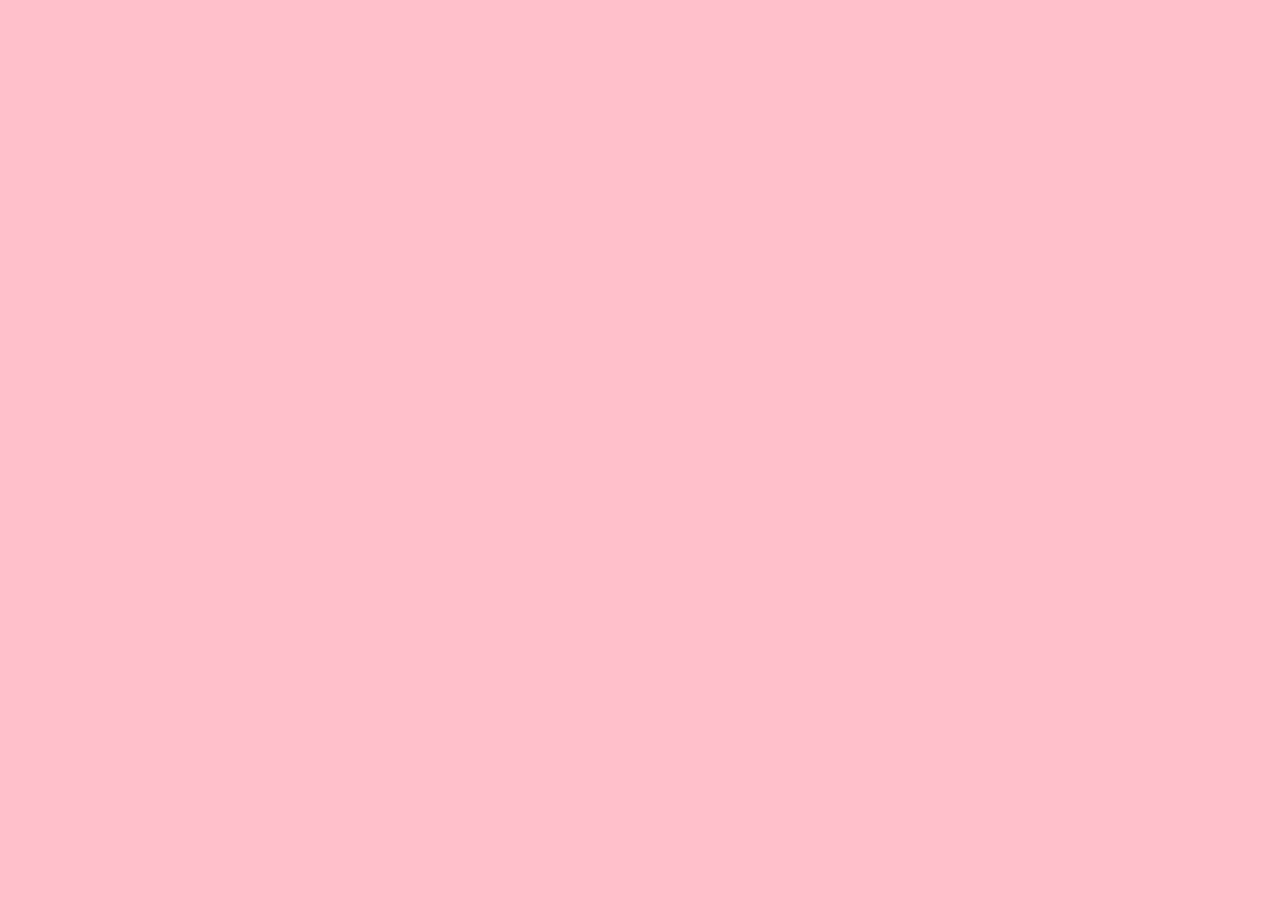
==== index.html @ 49694458 "changement de cdn jQuery" ====
<!DOCTYPE html>
<html>
<head>
	<title>SimplonGram</title>

	<meta charset="utf-8">
	<meta name="viewport" content="width=device-width, initial-scale=1">
	
	<link href="css/reset.css" rel='stylesheet' type='text/css'>
	<link href="css/normalize.css" rel='stylesheet' type='text/css'>
	
	<link rel="stylesheet" href="https://maxcdn.bootstrapcdn.com/bootstrap/3.3.6/css/bootstrap.min.css" 
	integrity="sha384-1q8mTJOASx8j1Au+a5WDVnPi2lkFfwwEAa8hDDdjZlpLegxhjVME1fgjWPGmkzs7" crossorigin="anonymous">

	<link href='https://fonts.googleapis.com/css?family=Source+Sans+Pro:400,700,300' rel='stylesheet' type='text/css'>

	<link href="style.css" rel='stylesheet' type='text/css'>

</head>

<body>
	

	<script src="https://ajax.googleapis.com/ajax/libs/jquery/2.2.0/jquery.min.js"></script>
	<script src="js/file.js">
	</script>
</body>

</html>
---- style.css ----
@import "css/diana.css";
@import "css/jehany.css";
@import "css/olivier.css";
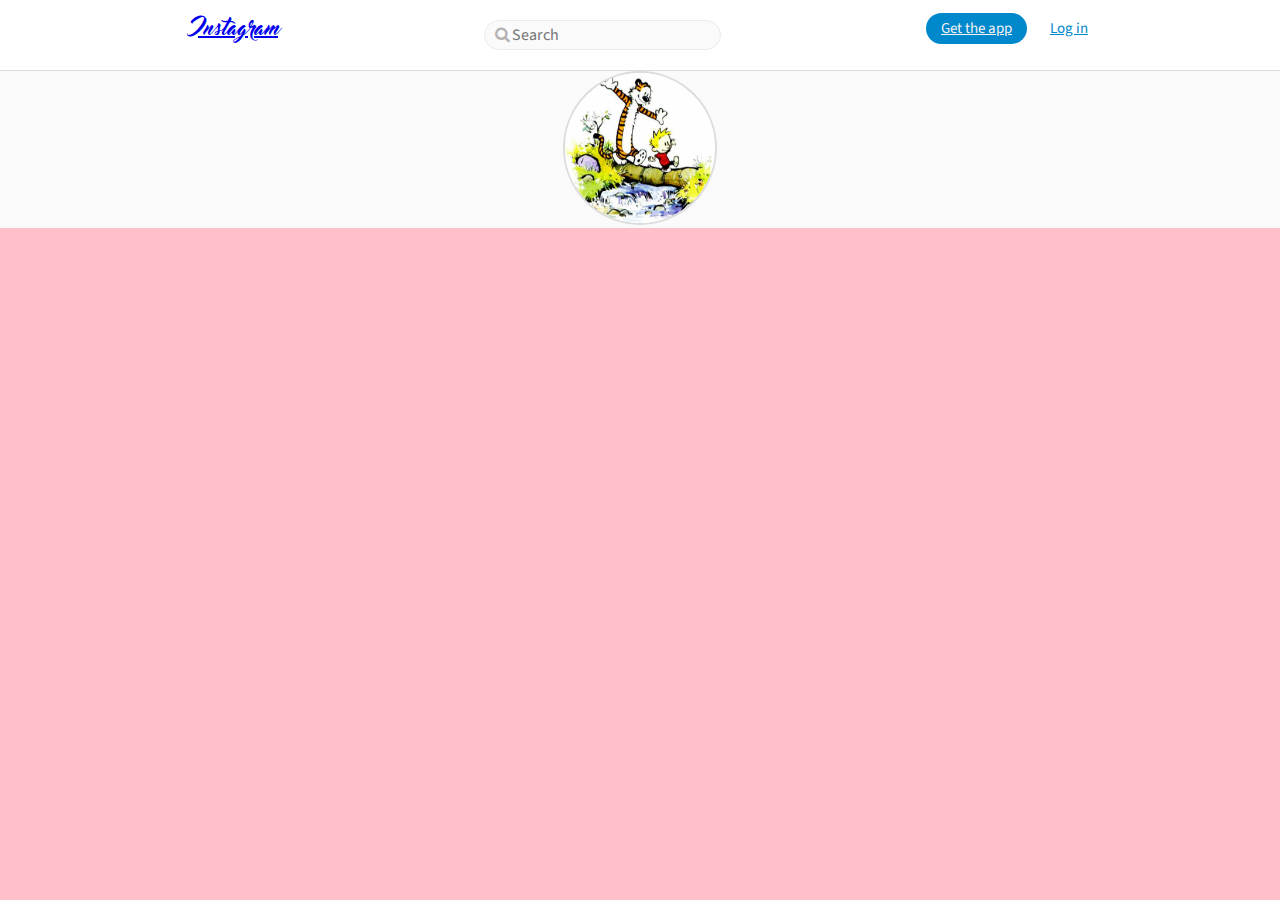
==== commit 756a80cf: "nav bar finished, begin of user part" ====
--- a/index.html
+++ b/index.html
@@ -5,25 +5,55 @@
 
 	<meta charset="utf-8">
 	<meta name="viewport" content="width=device-width, initial-scale=1">
-	
-	<link href="css/reset.css" rel='stylesheet' type='text/css'>
-	<link href="css/normalize.css" rel='stylesheet' type='text/css'>
-	
-	<link rel="stylesheet" href="https://maxcdn.bootstrapcdn.com/bootstrap/3.3.6/css/bootstrap.min.css" 
+
+	<link href="css/reset.css" rel="stylesheet" type="text/css">
+	<link href="css/normalize.css" rel="stylesheet" type="text/css">
+  <link rel="stylesheet" href="font-awesome/css/font-awesome.min.css">
+
+	<link rel="stylesheet" href="https://maxcdn.bootstrapcdn.com/bootstrap/3.3.6/css/bootstrap.min.css"
 	integrity="sha384-1q8mTJOASx8j1Au+a5WDVnPi2lkFfwwEAa8hDDdjZlpLegxhjVME1fgjWPGmkzs7" crossorigin="anonymous">
 
-	<link href='https://fonts.googleapis.com/css?family=Source+Sans+Pro:400,700,300' rel='stylesheet' type='text/css'>
+  <link href='https://fonts.googleapis.com/css?family=Source+Sans+Pro:400,700,300' rel='stylesheet' type='text/css'>
 
-	<link href="style.css" rel='stylesheet' type='text/css'>
+  <link rel="stylesheet" href="css/olivier.css" type="text/css">
+	<link href="style.css" rel="stylesheet" type="text/css">
 
 </head>
 
 <body>
-	
+  <header>
+    <nav>
+      <div class="containerOC">
+        <div class="instaLogoOC">
+          <a href="#" class="typoLogoOC">Instagram</a>
+        </div>
+        <div class="instaFormOC">
+          <form class="instaRechercheOC" action="index.html" method="post">
+            <i class="fa fa-search"></i><input class="instaInputOC" type="text" name="recherche" placeholder="Search">
+          </form>
+        </div>
+        <div class="instaLiensOC">
+          <a href="#" class="instaBoutonOC">Get the app</a>
+          <a href="#" class="instaLogOC">Log in</a>
+        </div>
+      </div>
+    </nav>
+    <section class="instaUtilisateurOC">
+      <div class="instaCenterOC">
+        <div class="imageUtilisateurOC">
+          <img src="images/calvin-and-hobbes-friends.jpg" alt="Image utilisateur" class="imageOC"/>
+        </div>
+        <div class="instaInfoOc">
+
+        </div>
+      </div>
+    </section>
+  </header>
 
 	<script src="https://ajax.googleapis.com/ajax/libs/jquery/2.2.0/jquery.min.js"></script>
 	<script src="js/file.js">
 	</script>
 </body>
 
+
 </html>
--- a/css/olivier.css
+++ b/css/olivier.css
@@ -0,0 +1,109 @@
+/*----------- ----------*\
+          Font-face
+\*----------- ----------*/
+@font-face {
+  font-family: 'MasterOfBreak';
+  src: url('../font/master_of_break.otf'),
+       url('../font/master_of_break.ttf');
+}
+
+
+
+
+
+/*----------- ----------*\
+          En-tête
+\*----------- ----------*/
+
+
+header {
+  font-family: 'Source Sans Pro';
+}
+
+/*-- barre de navigation --*/
+
+nav {
+  background-color: #ffffff;
+  display: flex;
+  flex-direction: column;
+  align-items: center;
+  padding: 20px 0;
+  border-bottom: 1px solid rgb(220, 220, 220);
+}
+
+.containerOC {
+  width: 70%;
+  display: flex;
+  justify-content: space-between;
+}
+
+/*Logo Instagram*/
+.typoLogoOC {
+  font-family: 'MasterOfBreak';
+  font-size: 20px;
+}
+
+.typoLogoOC:hover {
+  text-decoration:none;
+}
+
+/*Formulaire: Search*/
+.instaFormOC {
+  background-color: rgb(250, 250, 250);
+  border: 1px solid rgb(235, 235, 235);
+  border-radius: 50px;
+  padding: 2px 10px;
+  color: #b3b3b3;
+}
+
+.instaInputOC {
+  background-color: rgb(250, 250, 250);
+  border: none;
+  border-radius: 50px;
+}
+
+/*Bouton: Get the app*/
+.instaBoutonOC {
+  border: none;
+  border-radius: 50px;
+  padding: 5px 15px;
+  background-color: #0088cc;
+  color: #f2f2f2;
+  font-size: 15px;
+  margin-right: 20px;
+}
+
+.instaBoutonOC:hover {
+  background-color: #004466;
+  color: #f2f2f2;
+  text-decoration: none;
+}
+
+/*Lien: Log in*/
+.instaLogOC {
+  color: #0088cc;
+  font-size: 15px;
+}
+
+.instaLogOC:hover {
+  color:#004466;
+  text-decoration: none;
+}
+
+/*-- Zone info utilisateur --*/
+
+.instaUtilisateurOC {
+  background-color: #FAFAFA;
+  display: flex;
+  justify-content: center;
+}
+
+/*Image utilisateur*/
+.imageOC {
+  width: 150px;
+  height: 150px;
+  border: 2px solid rgb(220, 220, 220);
+  border-radius: 100%;
+}
+
+/*Info Utilisateur*/
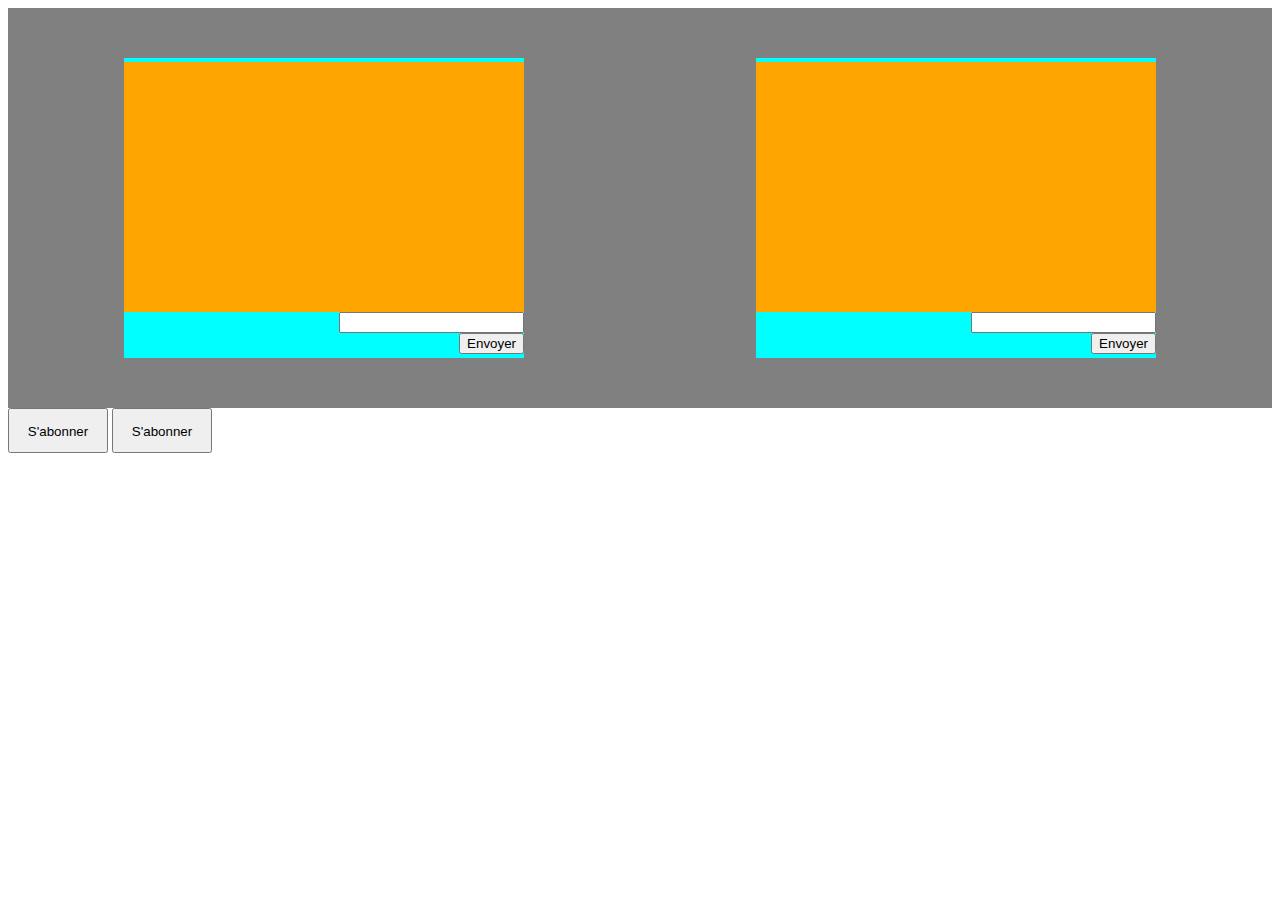
==== commit e1a840e7: "modif et ajout style" ====
--- a/index.html
+++ b/index.html
@@ -1,59 +1,38 @@
 <!DOCTYPE html>
-<html>
+<html lang="en">
 <head>
-	<title>SimplonGram</title>
-
-	<meta charset="utf-8">
-	<meta name="viewport" content="width=device-width, initial-scale=1">
-
-	<link href="css/reset.css" rel="stylesheet" type="text/css">
-	<link href="css/normalize.css" rel="stylesheet" type="text/css">
-  <link rel="stylesheet" href="font-awesome/css/font-awesome.min.css">
-
-	<link rel="stylesheet" href="https://maxcdn.bootstrapcdn.com/bootstrap/3.3.6/css/bootstrap.min.css"
-	integrity="sha384-1q8mTJOASx8j1Au+a5WDVnPi2lkFfwwEAa8hDDdjZlpLegxhjVME1fgjWPGmkzs7" crossorigin="anonymous">
-
-  <link href='https://fonts.googleapis.com/css?family=Source+Sans+Pro:400,700,300' rel='stylesheet' type='text/css'>
-
-  <link rel="stylesheet" href="css/olivier.css" type="text/css">
-	<link href="style.css" rel="stylesheet" type="text/css">
-
+	<meta charset="UTF-8">
+	<title>try Commentary</title>
+	<script src="https://ajax.googleapis.com/ajax/libs/jquery/2.2.0/jquery.min.js"></script> 
+<link rel="stylesheet" href="style.css">
+<link rel="stylesheet" href="script.js">
 </head>
-
 <body>
-  <header>
-    <nav>
-      <div class="containerOC">
-        <div class="instaLogoOC">
-          <a href="#" class="typoLogoOC">Instagram</a>
-        </div>
-        <div class="instaFormOC">
-          <form class="instaRechercheOC" action="index.html" method="post">
-            <i class="fa fa-search"></i><input class="instaInputOC" type="text" name="recherche" placeholder="Search">
-          </form>
-        </div>
-        <div class="instaLiensOC">
-          <a href="#" class="instaBoutonOC">Get the app</a>
-          <a href="#" class="instaLogOC">Log in</a>
-        </div>
-      </div>
-    </nav>
-    <section class="instaUtilisateurOC">
-      <div class="instaCenterOC">
-        <div class="imageUtilisateurOC">
-          <img src="images/calvin-and-hobbes-friends.jpg" alt="Image utilisateur" class="imageOC"/>
-        </div>
-        <div class="instaInfoOc">
-
-        </div>
-      </div>
-    </section>
-  </header>
-
-	<script src="https://ajax.googleapis.com/ajax/libs/jquery/2.2.0/jquery.min.js"></script>
-	<script src="js/file.js">
-	</script>
-</body>
+<script src="script.js"></script>
+	<div class="container">
+		<div class="first_calc">
+			<div id="affichage" class="view"></div>
+				<form name="input_form" class="kevinetjean">
+					<input name="input_value" type="text" class="envoyer_com nico" value="">
+				</form>
+				<button id="push" onclick='jeremy()' class="envoyer" >Envoyer</button>
+			</div>
+			<div class="second_calc">
+				<div id="affichage" class="view"></div>
+				<form name="input_form" class="kevinetjean">
+					<input name="input_value" type="text" class="envoyer_com">
+				</form>
+				<button onclick='jeremy()' id="push" class="envoyer" >Envoyer</button>
+			</div>
+	</div>
 
 
-</html>
+
+
+
+<button class="abonner"><p>S'abonner</p></button>
+<button class="abonner"><p>S'abonner</p></button>
+
+
+</body>
+</html>--- a/style.css
+++ b/style.css
@@ -1,3 +1,59 @@
-@import "css/diana.css";
-@import "css/jehany.css";
-@import "css/olivier.css";
+body {
+
+}
+
+.container {
+	width: 100%;
+	height: 400px;
+	background-color: grey;
+	display: flex;
+	justify-content: space-around;
+	align-items: center;
+}
+
+.first_calc {
+	width: 400px;
+	height: 300px;
+	background-color: cyan;
+	display: flex;
+	justify-content: center;
+	align-items: center;
+	flex-direction: column;
+	align-items: flex-end;
+}
+
+.second_calc {
+	width: 400px;
+	height: 300px;
+	background-color: cyan;
+	display: flex;
+	justify-content: center;
+	align-items: center;
+	flex-direction: column;
+	align-items: flex-end;
+}
+
+
+.view {
+	min-width: 400px;
+	height: 250px;
+	background-color: orange;
+	overflow: scroll;
+
+}
+
+.name_comm {
+	color: cyan;
+	text-decoration: none;
+}
+
+.commentary {
+	margin-top: 2px;
+	max-width: 375px;
+	border: 1px solid black;
+}
+
+.abonner {
+	width: 100px;
+	height: 45px;
+}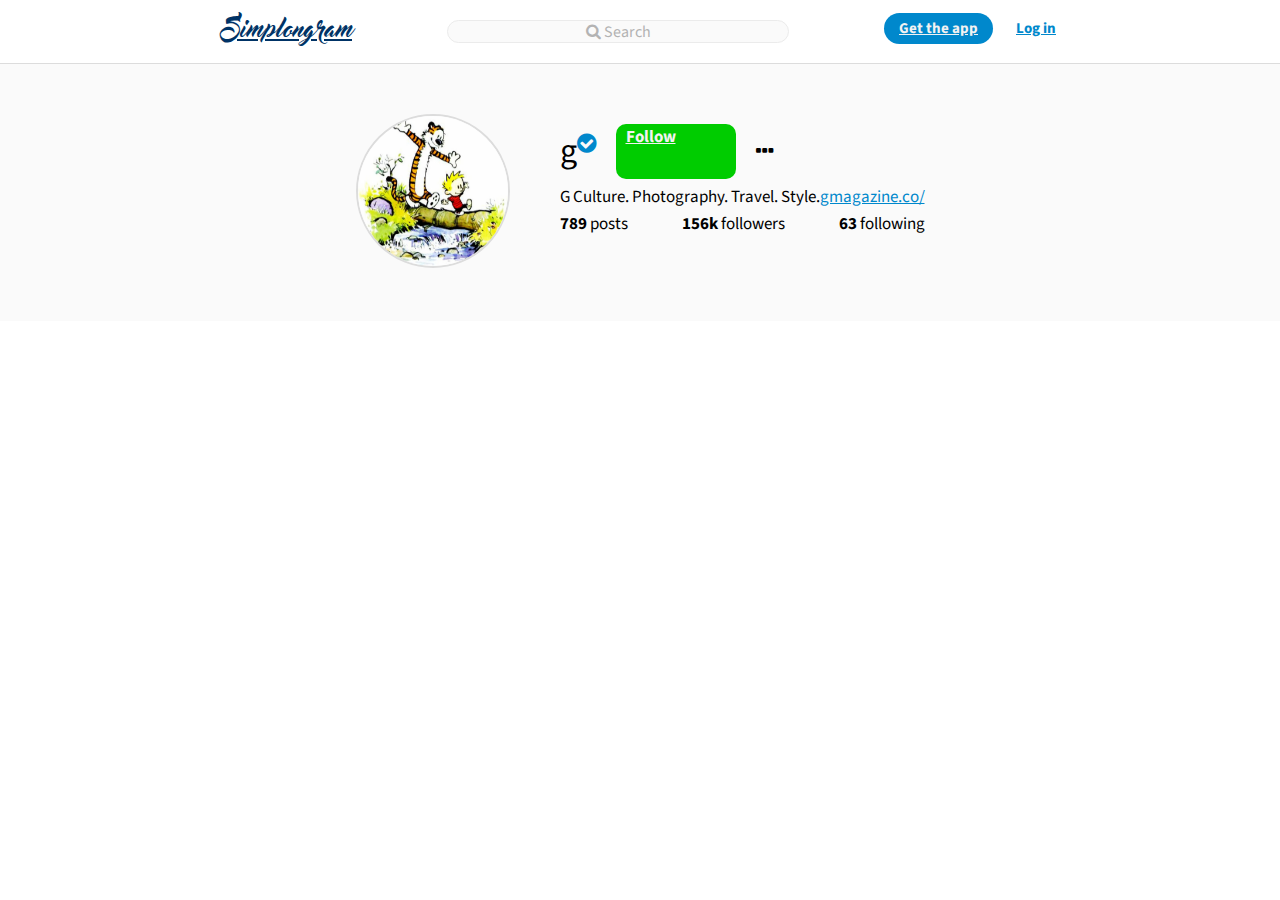
==== commit ed5b76cc: "add jquery to form" ====
--- a/index.html
+++ b/index.html
@@ -1,38 +1,87 @@
 <!DOCTYPE html>
-<html lang="en">
+<html>
 <head>
-	<meta charset="UTF-8">
-	<title>try Commentary</title>
-	<script src="https://ajax.googleapis.com/ajax/libs/jquery/2.2.0/jquery.min.js"></script> 
-<link rel="stylesheet" href="style.css">
-<link rel="stylesheet" href="script.js">
+	<title>SimplonGram</title>
+
+	<meta charset="utf-8">
+	<meta name="viewport" content="width=device-width, initial-scale=1">
+
+	<link href="css/reset.css" rel="stylesheet" type="text/css">
+	<link href="css/normalize.css" rel="stylesheet" type="text/css">
+  <link rel="stylesheet" href="font-awesome/css/font-awesome.min.css">
+
+	<link rel="stylesheet" href="https://maxcdn.bootstrapcdn.com/bootstrap/3.3.6/css/bootstrap.min.css"
+	integrity="sha384-1q8mTJOASx8j1Au+a5WDVnPi2lkFfwwEAa8hDDdjZlpLegxhjVME1fgjWPGmkzs7" crossorigin="anonymous">
+
+  <link href='https://fonts.googleapis.com/css?family=Source+Sans+Pro:400,700,300' rel='stylesheet' type='text/css'>
+
+  <link rel="stylesheet" href="css/olivier.css" type="text/css">
+	<link href="style.css" rel="stylesheet" type="text/css">
+
 </head>
+
 <body>
-<script src="script.js"></script>
-	<div class="container">
-		<div class="first_calc">
-			<div id="affichage" class="view"></div>
-				<form name="input_form" class="kevinetjean">
-					<input name="input_value" type="text" class="envoyer_com nico" value="">
-				</form>
-				<button id="push" onclick='jeremy()' class="envoyer" >Envoyer</button>
-			</div>
-			<div class="second_calc">
-				<div id="affichage" class="view"></div>
-				<form name="input_form" class="kevinetjean">
-					<input name="input_value" type="text" class="envoyer_com">
-				</form>
-				<button onclick='jeremy()' id="push" class="envoyer" >Envoyer</button>
-			</div>
-	</div>
+  <header>
+    <nav>
+      <div class="containerOC">
+        <div class="instaLogoOC">
+          <a href="https://www.instagram.com/" class="typoLogoOC">Simplongram</a>
+        </div>
+        <div class="instaFormOC">
+          <form class="instaRechercheOC" action="index.html" method="post">
+            <div class="appearOC">
+              <i class="fa fa-search"></i><input class="instaInputOC" type="text" name="recherche" placeholder="Search">
+            </div>
+            <p class="colorTextOC hideOC">
+              <i class="fa fa-search"></i> Search
+            </p>
+          </form>
+        </div>
+        <div class="instaLiensOC">
+          <a href="https://www.instagram.com/" class="instaBoutonOC">Get the app</a>
+          <a href="https://www.instagram.com/accounts/login/" class="instaLogOC">Log in</a>
+        </div>
+      </div>
+    </nav>
+    <section class="instaUtilisateurOC">
+      <div class="instaCenterOC">
+        <div class="imageUtilisateurOC">
+          <img src="images/calvin-and-hobbes-friends.jpg" alt="Image utilisateur" class="imageOC"/>
+        </div>
+        <div class="instaInfoOc">
+          <div class="utilisateurOC margeOC">
+            <div class="nameOC">
+              <h1 class="nomUtilisateurOC">g</h1>
+              <i class="fa fa-check-circle fa-lg symbolOC"></i>
+            </div>
+            <a href="#" class="abonBoutonOC abonner">Follow</a>
+            <i class="fa fa-ellipsis-h fa-lg"></i>
+          </div>
+          <div class="unTrucOC margeOC">
+            <p>
+              G Culture. Photography. Travel. Style.<a href="http://gmagazine.co/" class="lienUniqueOC">gmagazine.co/</a>
+            </p>
+          </div>
+          <div class="infoOC margeOC">
+            <p>
+              <strong>789</strong> posts
+            </p>
+            <p>
+              <strong>156k</strong> followers
+            </p>
+            <p>
+              <strong>63</strong> following
+            </p>
+          </div>
+        </div>
+      </div>
+    </section>
+  </header>
+
+	<script src="https://ajax.googleapis.com/ajax/libs/jquery/2.2.0/jquery.min.js"></script>
+	<script src="js/file.js">
+	</script>
+</body>
 
 
-
-
-
-<button class="abonner"><p>S'abonner</p></button>
-<button class="abonner"><p>S'abonner</p></button>
-
-
-</body>
-</html>+</html>
--- a/css/olivier.css
+++ b/css/olivier.css
@@ -0,0 +1,208 @@
+/*----------- ----------*\
+          Font-face
+\*----------- ----------*/
+@font-face {
+  font-family: 'MasterOfBreak';
+  src: url('../font/master_of_break.otf'),
+       url('../font/master_of_break.ttf');
+}
+
+
+
+
+
+/*----------- ----------*\
+          En-tête
+\*----------- ----------*/
+
+
+header {
+  font-family: 'Source Sans Pro';
+}
+
+/*-- barre de navigation --*/
+
+nav {
+  background-color: #ffffff;
+  display: flex;
+  flex-direction: column;
+  align-items: center;
+  padding: 20px 0;
+  border-bottom: 1px solid rgb(220, 220, 220);
+}
+
+.containerOC {
+  width: 65%;
+  display: flex;
+  justify-content: space-between;
+}
+
+/*Logo Instagram*/
+.typoLogoOC {
+  font-family: 'MasterOfBreak';
+  font-size: 23px;
+  color: #003366;
+}
+
+.typoLogoOC:hover {
+  color: #003366;
+  text-decoration:none;
+}
+
+/*Formulaire: Search*/
+.instaRechercheOC {
+  display: flex;
+  align-items: center;
+}
+
+.instaFormOC {
+  display: flex;
+  justify-content: center;
+  align-items: center;
+  width: 300px;
+  background-color: rgb(250, 250, 250);
+  border: 1px solid rgb(235, 235, 235);
+  border-radius: 50px;
+  padding: 0 20px;
+  color: #b3b3b3;
+}
+
+.instaInputOC {
+  background-color: rgb(250, 250, 250);
+  border: none;
+  border-radius: 50px;
+}
+
+.colorTextOC {
+  margin: 0;
+}
+
+/*Bouton: Get the app*/
+.instaBoutonOC {
+  border: none;
+  border-radius: 50px;
+  padding: 5px 15px;
+  background-color: #0088cc;
+  color: #f2f2f2;
+  font-size: 15px;
+  font-weight: bold;
+  margin-right: 20px;
+  transition: linear 0.3s;
+}
+
+.instaBoutonOC:hover {
+  background-color: #004466;
+  color: #f2f2f2;
+  text-decoration: none;
+}
+
+/*Lien: Log in*/
+.instaLogOC {
+  color: #0088cc;
+  font-size: 15px;
+  font-weight: bold;
+  transition: linear 0.3s;
+}
+
+.instaLogOC:hover {
+  color:#004466;
+  text-decoration: none;
+}
+
+/*-- Zone info utilisateur --*/
+
+.instaUtilisateurOC {
+  background-color: #FAFAFA;
+  display: flex;
+}
+
+.instaCenterOC {
+  width: 100%;
+  padding: 50px 0;
+
+  display: flex;
+  justify-content: center;
+}
+
+/*Image utilisateur*/
+.imageUtilisateurOC {
+  margin-right: 50px;
+}
+
+.imageOC {
+  width: 150px;
+  height: 150px;
+  border: 2px solid rgb(220, 220, 220);
+  border-radius: 100%;
+}
+
+/*Info Utilisateur*/
+.margeOC {
+  display: flex;
+  align-items: center;
+  margin: 10px 0;
+  font-size: 17px;
+}
+
+.nameOC {
+  display: flex;
+  margin-right: 20px;
+}
+
+.nomUtilisateurOC {
+  margin: 0;
+}
+
+.symbolOC {
+  color: #0088cc;
+}
+
+/*Bouton abonnement*/
+.abonBoutonOC {
+  border: none;
+  border-radius: 10px;
+  background-color: #00cc00;
+  color: #f2f2f2;
+  font-weight: bold;
+  padding: 5px 10px;
+  margin-right: 20px;
+  transition: linear 0.3s;
+}
+
+.abonBoutonOC:hover {
+  background-color: #006600;
+  color: #f2f2f2;
+  text-decoration: none;
+}
+
+/*Lien unique*/
+.lienUniqueOC {
+  color: #0088cc;
+  transition: linear 0.3s;
+}
+
+.lienUniqueOC:hover {
+  color: #004466;
+  text-decoration: none;
+}
+
+/*Autres infos*/
+.infoOC {
+  display: flex;
+  justify-content: space-between;
+}
+
+
+
+
+
+
+/*---------- ----------*\
+       Lié au jQuery
+\*---------- ----------*/
+
+
+/*Formulaire: Search*/
+.appearOC{
+  display: none;
+}
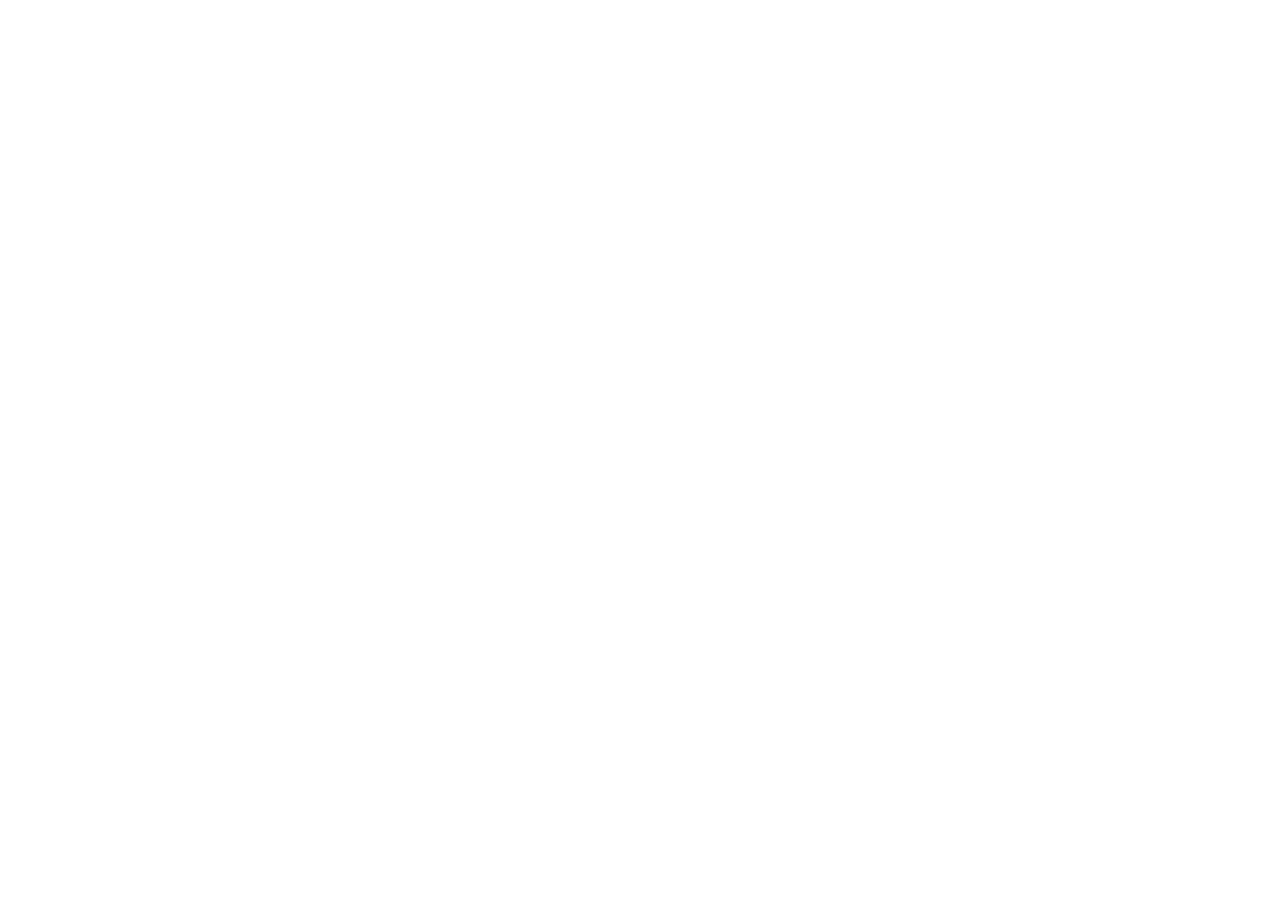
==== commit 92b32179: "ajout du lien FontAwesome" ====
--- a/index.html
+++ b/index.html
@@ -5,83 +5,26 @@
 
 	<meta charset="utf-8">
 	<meta name="viewport" content="width=device-width, initial-scale=1">
+	
+	<link href="css/reset.css" rel='stylesheet' type='text/css'>
+	<link href="css/normalize.css" rel='stylesheet' type='text/css'>
+	
+	<link rel="stylesheet" href="https://maxcdn.bootstrapcdn.com/bootstrap/3.3.6/css/bootstrap.min.css" 
+	integrity="sha384-1q8mTJOASx8j1Au+a5WDVnPi2lkFfwwEAa8hDDdjZlpLegxhjVME1fgjWPGmkzs7" crossorigin="anonymous">
+	
+	<link rel="stylesheet" href="https://maxcdn.bootstrapcdn.com/font-awesome/4.5.0/css/font-awesome.min.css">
+	<link href='https://fonts.googleapis.com/css?family=Source+Sans+Pro:400,700,300' rel='stylesheet' type='text/css'>
 
-	<link href="css/reset.css" rel="stylesheet" type="text/css">
-	<link href="css/normalize.css" rel="stylesheet" type="text/css">
-  <link rel="stylesheet" href="font-awesome/css/font-awesome.min.css">
-
-	<link rel="stylesheet" href="https://maxcdn.bootstrapcdn.com/bootstrap/3.3.6/css/bootstrap.min.css"
-	integrity="sha384-1q8mTJOASx8j1Au+a5WDVnPi2lkFfwwEAa8hDDdjZlpLegxhjVME1fgjWPGmkzs7" crossorigin="anonymous">
-
-  <link href='https://fonts.googleapis.com/css?family=Source+Sans+Pro:400,700,300' rel='stylesheet' type='text/css'>
-
-  <link rel="stylesheet" href="css/olivier.css" type="text/css">
-	<link href="style.css" rel="stylesheet" type="text/css">
+	<link href="style.css" rel='stylesheet' type='text/css'>
 
 </head>
 
 <body>
-  <header>
-    <nav>
-      <div class="containerOC">
-        <div class="instaLogoOC">
-          <a href="https://www.instagram.com/" class="typoLogoOC">Simplongram</a>
-        </div>
-        <div class="instaFormOC">
-          <form class="instaRechercheOC" action="index.html" method="post">
-            <div class="appearOC">
-              <i class="fa fa-search"></i><input class="instaInputOC" type="text" name="recherche" placeholder="Search">
-            </div>
-            <p class="colorTextOC hideOC">
-              <i class="fa fa-search"></i> Search
-            </p>
-          </form>
-        </div>
-        <div class="instaLiensOC">
-          <a href="https://www.instagram.com/" class="instaBoutonOC">Get the app</a>
-          <a href="https://www.instagram.com/accounts/login/" class="instaLogOC">Log in</a>
-        </div>
-      </div>
-    </nav>
-    <section class="instaUtilisateurOC">
-      <div class="instaCenterOC">
-        <div class="imageUtilisateurOC">
-          <img src="images/calvin-and-hobbes-friends.jpg" alt="Image utilisateur" class="imageOC"/>
-        </div>
-        <div class="instaInfoOc">
-          <div class="utilisateurOC margeOC">
-            <div class="nameOC">
-              <h1 class="nomUtilisateurOC">g</h1>
-              <i class="fa fa-check-circle fa-lg symbolOC"></i>
-            </div>
-            <a href="#" class="abonBoutonOC abonner">Follow</a>
-            <i class="fa fa-ellipsis-h fa-lg"></i>
-          </div>
-          <div class="unTrucOC margeOC">
-            <p>
-              G Culture. Photography. Travel. Style.<a href="http://gmagazine.co/" class="lienUniqueOC">gmagazine.co/</a>
-            </p>
-          </div>
-          <div class="infoOC margeOC">
-            <p>
-              <strong>789</strong> posts
-            </p>
-            <p>
-              <strong>156k</strong> followers
-            </p>
-            <p>
-              <strong>63</strong> following
-            </p>
-          </div>
-        </div>
-      </div>
-    </section>
-  </header>
+	
 
 	<script src="https://ajax.googleapis.com/ajax/libs/jquery/2.2.0/jquery.min.js"></script>
 	<script src="js/file.js">
 	</script>
 </body>
 
-
 </html>
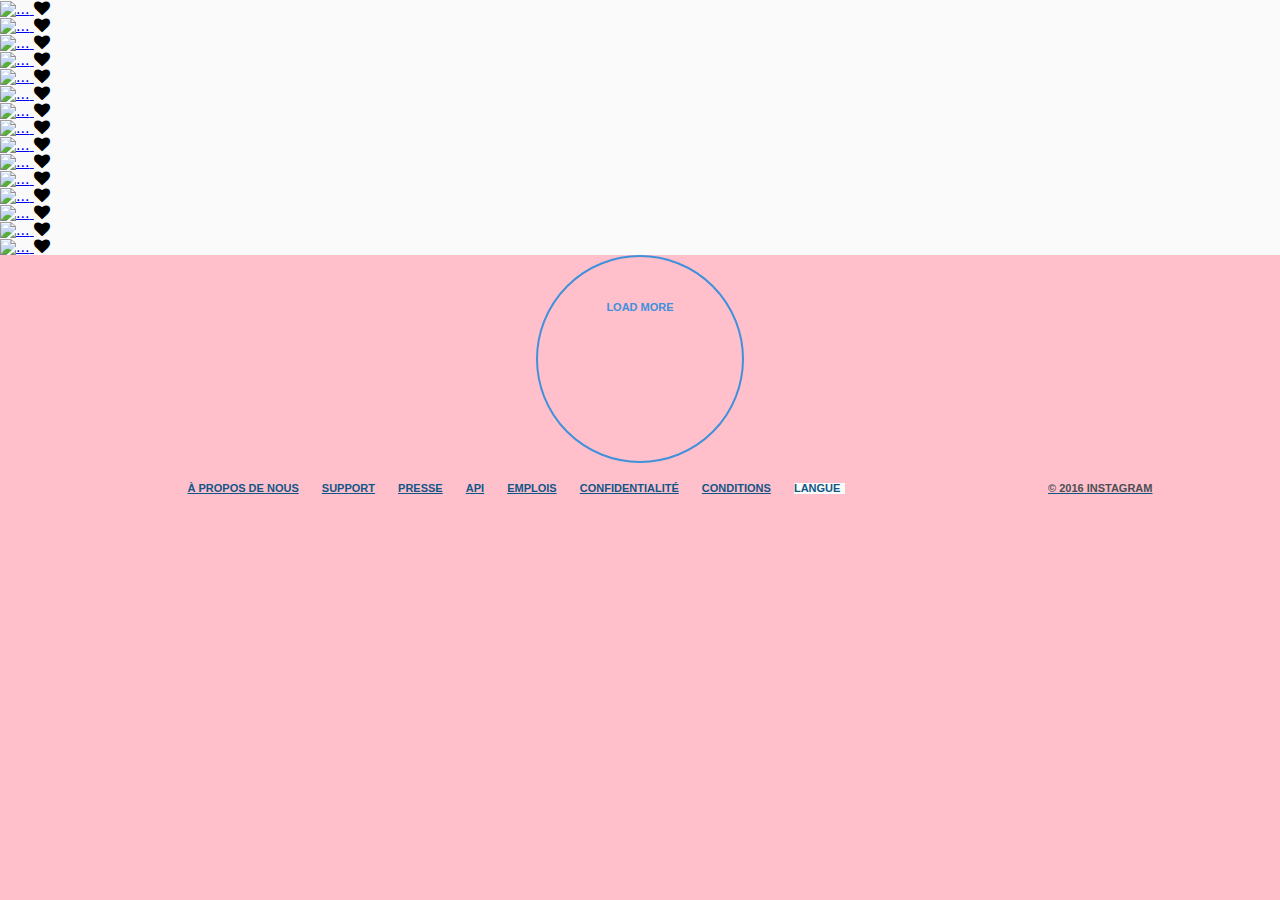
==== commit c1815799: "ajout jehanycss" ====
--- a/index.html
+++ b/index.html
@@ -5,24 +5,169 @@
 
 	<meta charset="utf-8">
 	<meta name="viewport" content="width=device-width, initial-scale=1">
-	
 	<link href="css/reset.css" rel='stylesheet' type='text/css'>
 	<link href="css/normalize.css" rel='stylesheet' type='text/css'>
-	
+	<link href='https://fonts.googleapis.com/css?family=Source+Sans+Pro:400,700,300' rel='stylesheet' type='text/css'>
 	<link rel="stylesheet" href="https://maxcdn.bootstrapcdn.com/bootstrap/3.3.6/css/bootstrap.min.css" 
 	integrity="sha384-1q8mTJOASx8j1Au+a5WDVnPi2lkFfwwEAa8hDDdjZlpLegxhjVME1fgjWPGmkzs7" crossorigin="anonymous">
-	
 	<link rel="stylesheet" href="https://maxcdn.bootstrapcdn.com/font-awesome/4.5.0/css/font-awesome.min.css">
-	<link href='https://fonts.googleapis.com/css?family=Source+Sans+Pro:400,700,300' rel='stylesheet' type='text/css'>
-
+		
+	<link href="css/jehany.css" rel='stylesheet' type='text/css'>
 	<link href="style.css" rel='stylesheet' type='text/css'>
 
 </head>
 
 <body>
+
+<div class="container"> 
+	<div class="row">
+		  <div class="col-xs-12 col-sm-12 col-md-4 col-lg-4">
+			    <a href="#" class="thumbnail">
+			     <img class="jkimg" src="/home/simplonco/SimplonGram/img/01.jpg" alt="...">
+			      </a>
+			      <i class="fa fa-heart"></i>
+		  </div>
+		   <div class="col-xs-12 col-sm-12 col-md-4 col-lg-4">
+
+			       <a href="#" class="thumbnail">
+			     <img class="jkimg" src="/home/simplonco/SimplonGram/img/02.jpg" alt="...">
+			      </a>
+			      <i class="fa fa-heart"></i>
+		  </div>
+		  <div class="col-xs-12 col-sm-12 col-md-4 col-lg-4">
+
+			      <a href="#" class="thumbnail">
+			       <img class="jkimg" src="/home/simplonco/SimplonGram/img/03.jpg" alt="...">
+			      </a>
+			      <i class="fa fa-heart"></i>
+		  </div>
+	</div>
+</div>
+<div class="row">
+		  <div class="col-xs-12 col-sm-12 col-md-4 col-lg-4">
+			    <a href="#" class="thumbnail">
+			     <img class="jkimg" src="/home/simplonco/SimplonGram/img/04.jpg" alt="...">
+			      </a>
+			      <i class="fa fa-heart"></i>
+		  </div>
+		   <div class="col-xs-12 col-sm-12 col-md-4 col-lg-4">
+
+			       <a href="#" class="thumbnail">
+			     <img class="jkimg" src="/home/simplonco/SimplonGram/img/05.jpg" alt="...">
+			      </a>
+			      <i class="fa fa-heart"></i>
+		  </div>
+		  <div class="col-xs-12 col-sm-12 col-md-4 col-lg-4">
+
+			      <a href="#" class="thumbnail">
+			       <img class="jkimg" src="/home/simplonco/SimplonGram/img/06.jpg" alt="...">
+			      </a>
+			      <i class="fa fa-heart"></i>
+		  </div>
+	</div>
+	<div class="row">
+		  <div class="col-xs-12 col-sm-12 col-md-4 col-lg-4">
+			    <a href="#" class="thumbnail">
+			     <img class="jkimg" src="/home/simplonco/SimplonGram/img/07.jpg" alt="...">
+			      </a>
+			      <i class="fa fa-heart"></i>
+		  </div>
+		   <div class="col-xs-12 col-sm-12 col-md-4 col-lg-4">
+
+			       <a href="#" class="thumbnail">
+			     <img class="jkimg" src="/home/simplonco/SimplonGram/img/08.jpg" alt="...">
+			      </a>
+			      <i class="fa fa-heart"></i>
+		  </div>
+		  <div class="col-xs-12 col-sm-12 col-md-4 col-lg-4">
+
+			      <a href="#" class="thumbnail">
+			       <img class="jkimg" src="/home/simplonco/SimplonGram/img/09.jpg" alt="...">
+			      </a>
+			      <i class="fa fa-heart"></i>
+		  </div>
+	</div>
+	<div class="row">
+		  <div class="col-xs-12 col-sm-12 col-md-4 col-lg-4">
+			    <a href="#" class="thumbnail">
+			     <img class="jkimg" src="/home/simplonco/SimplonGram/img/10.jpg" alt="...">
+			      </a>
+			      <i class="fa fa-heart"></i>
+		  </div>
+		   <div class="col-xs-12 col-sm-12 col-md-4 col-lg-4">
+
+			       <a href="#" class="thumbnail">
+			     <img class="jkimg" src="/home/simplonco/SimplonGram/img/11.jpg" alt="...">
+			      </a>
+			      <i class="fa fa-heart"></i>
+		  </div>
+		  <div class="col-xs-12 col-sm-12 col-md-4 col-lg-4">
+
+			      <a href="#" class="thumbnail">
+			       <img class="jkimg" src="/home/simplonco/SimplonGram/img/12.jpg" alt="...">
+			      </a>
+			      <i class="fa fa-heart"></i>
+		  </div>
+	</div>
+	<div class="row">
+		  <div class="col-xs-12 col-sm-12 col-md-4 col-lg-4">
+			    <a href="#" class="thumbnail">
+			     <img class="jkimg" src="/home/simplonco/SimplonGram/img/13.jpg" alt="...">
+			      </a>
+			      <i class="fa fa-heart"></i>
+		  </div>
+		   <div class="col-xs-12 col-sm-12 col-md-4 col-lg-4">
+
+			       <a href="#" class="thumbnail">
+			     <img class="jkimg" src="/home/simplonco/SimplonGram/img/14.jpg" alt="...">
+			      </a>
+			      <i class="fa fa-heart"></i>
+		  </div>
+		  <div class="col-xs-12 col-sm-12 col-md-4 col-lg-4">
+
+			      <a href="#" class="thumbnail">
+			       <img class="jkimg"  src="/home/simplonco/SimplonGram/img/15.jpg" alt="...">
+			      </a>
+			      <i class="fa fa-heart heartred"></i>
+		  </div>
+	</div>
+   
+<footer>
+
+
+<div class="jkbutton"><a href="#">LOAD MORE</a></div>
 	
 
-	<script src="https://ajax.googleapis.com/ajax/libs/jquery/2.2.0/jquery.min.js"></script>
+<div class="jklinks">
+	<ul>
+		<li><a href="#">À PROPOS DE NOUS</a></li>
+		<li><a href="#">SUPPORT</a></li>
+		<li><a href="#">PRESSE</a></li>
+		<li><a href="#">API</a></li>
+		<li><a href="#">EMPLOIS</a></li>
+		<li><a href="#">CONFIDENTIALITÉ</a></li>
+		<li><a href="#">CONDITIONS</a></li>
+
+		
+
+		<select>
+		<option value="LANGUE" selected id="test">LANGUE</option>
+		<option value="Afrikaans">Afrikaans</option>
+		<option value="Allemand">Allemand</option>
+		<option value="Anglais">Anglais</option>
+		<option value="Chinois">Chinois</option>
+		<option value="Français">Français</option>
+
+		
+		</select>
+		<li><a href="#"><span>© 2016 INSTAGRAM</span></a></li>
+	</ul>
+	</div>
+</footer>
+
+
+
+	<script src="https://code.jquery.com/jquery-2.2.3.min.js"></script>
 	<script src="js/file.js">
 	</script>
 </body>
--- a/css/jehany.css
+++ b/css/jehany.css
@@ -0,0 +1,147 @@
+
+/*CARDS*/
+
+img.jkimg {
+	width: 400px;
+	height: 290px;
+	
+}
+
+.thumbnail {
+	border: none;
+}
+
+img.jkimg:hover{
+	visibility: visible;
+
+}
+
+.container {
+	background-color: #FAFAFA;
+	width: 100%;
+	margin:0;
+}
+.row {
+	background-color: #FAFAFA;
+}
+
+.jkbuttonbck {
+	background-color: #FAFAFA;
+}
+
+.jkbutton {
+	
+	border:2px solid #4090db;
+	width:120px;
+	height: 120px;
+	text-align: center;
+	font-weight:bold;
+	padding: 3.3%;
+	border-radius:50%;
+	font-family: Helvetica, "Source Sans Pro";
+	font-size:11px;
+	line-height: 1.5;
+	margin:0 auto;
+	vertical-align: center;
+		
+}
+
+
+
+.jkbutton:hover {
+
+	border: 2px solid #3A6E9F;
+}
+
+.jkbutton a {
+	color:#4090db;
+	text-decoration: none;
+
+}
+
+.jkbutton a:hover {
+	color: #3A6E9F;
+	
+}
+	
+}
+
+
+/*FOOTER*/
+footer {
+	background-color:#FAFAFA;
+	
+}
+
+
+
+.jklinks {
+
+	display:flex;
+	justify-content: center;
+	margin-right: 20px;
+	margin-top: 20px;
+	color:#0D3C5F;
+	font-size:11px;
+	font-weight: bold;
+	font-family: Helvetica, "Source Sans Pro";
+
+}
+
+.jklinks ul {
+	margin-left: 100px;
+}
+
+.jklinks span {
+	color:#4B4F54;
+	margin-left: 200px;
+}
+.jklinks li a {
+
+
+color:#125688;
+}
+
+.jklinks li a:hover {
+
+
+color:#0d3c5f;
+}
+
+footer .jklinks ul li
+ {
+	display: inline-block;
+	margin-right: 20px;
+
+}
+
+li a:hover {
+	text-decoration: none;
+}
+
+.jkcopyright a {
+	display: inline-block;
+}
+
+select {
+
+	-webkit-appearance:none;
+	border:none;
+	background-color:#FAFAFA;
+	color:#125688;
+
+
+}
+
+select:hover {
+	color:#0d3c5f;
+}
+
+option:hover {
+	background-color: green;
+
+}
+
+#test {
+	display: none;
+}--- a/style.css
+++ b/style.css
@@ -1,59 +1,3 @@
-body {
-
-}
-
-.container {
-	width: 100%;
-	height: 400px;
-	background-color: grey;
-	display: flex;
-	justify-content: space-around;
-	align-items: center;
-}
-
-.first_calc {
-	width: 400px;
-	height: 300px;
-	background-color: cyan;
-	display: flex;
-	justify-content: center;
-	align-items: center;
-	flex-direction: column;
-	align-items: flex-end;
-}
-
-.second_calc {
-	width: 400px;
-	height: 300px;
-	background-color: cyan;
-	display: flex;
-	justify-content: center;
-	align-items: center;
-	flex-direction: column;
-	align-items: flex-end;
-}
-
-
-.view {
-	min-width: 400px;
-	height: 250px;
-	background-color: orange;
-	overflow: scroll;
-
-}
-
-.name_comm {
-	color: cyan;
-	text-decoration: none;
-}
-
-.commentary {
-	margin-top: 2px;
-	max-width: 375px;
-	border: 1px solid black;
-}
-
-.abonner {
-	width: 100px;
-	height: 45px;
-}+@import "css/diana.css";
+@import "css/jehany.css";
+@import "css/olivier.css";
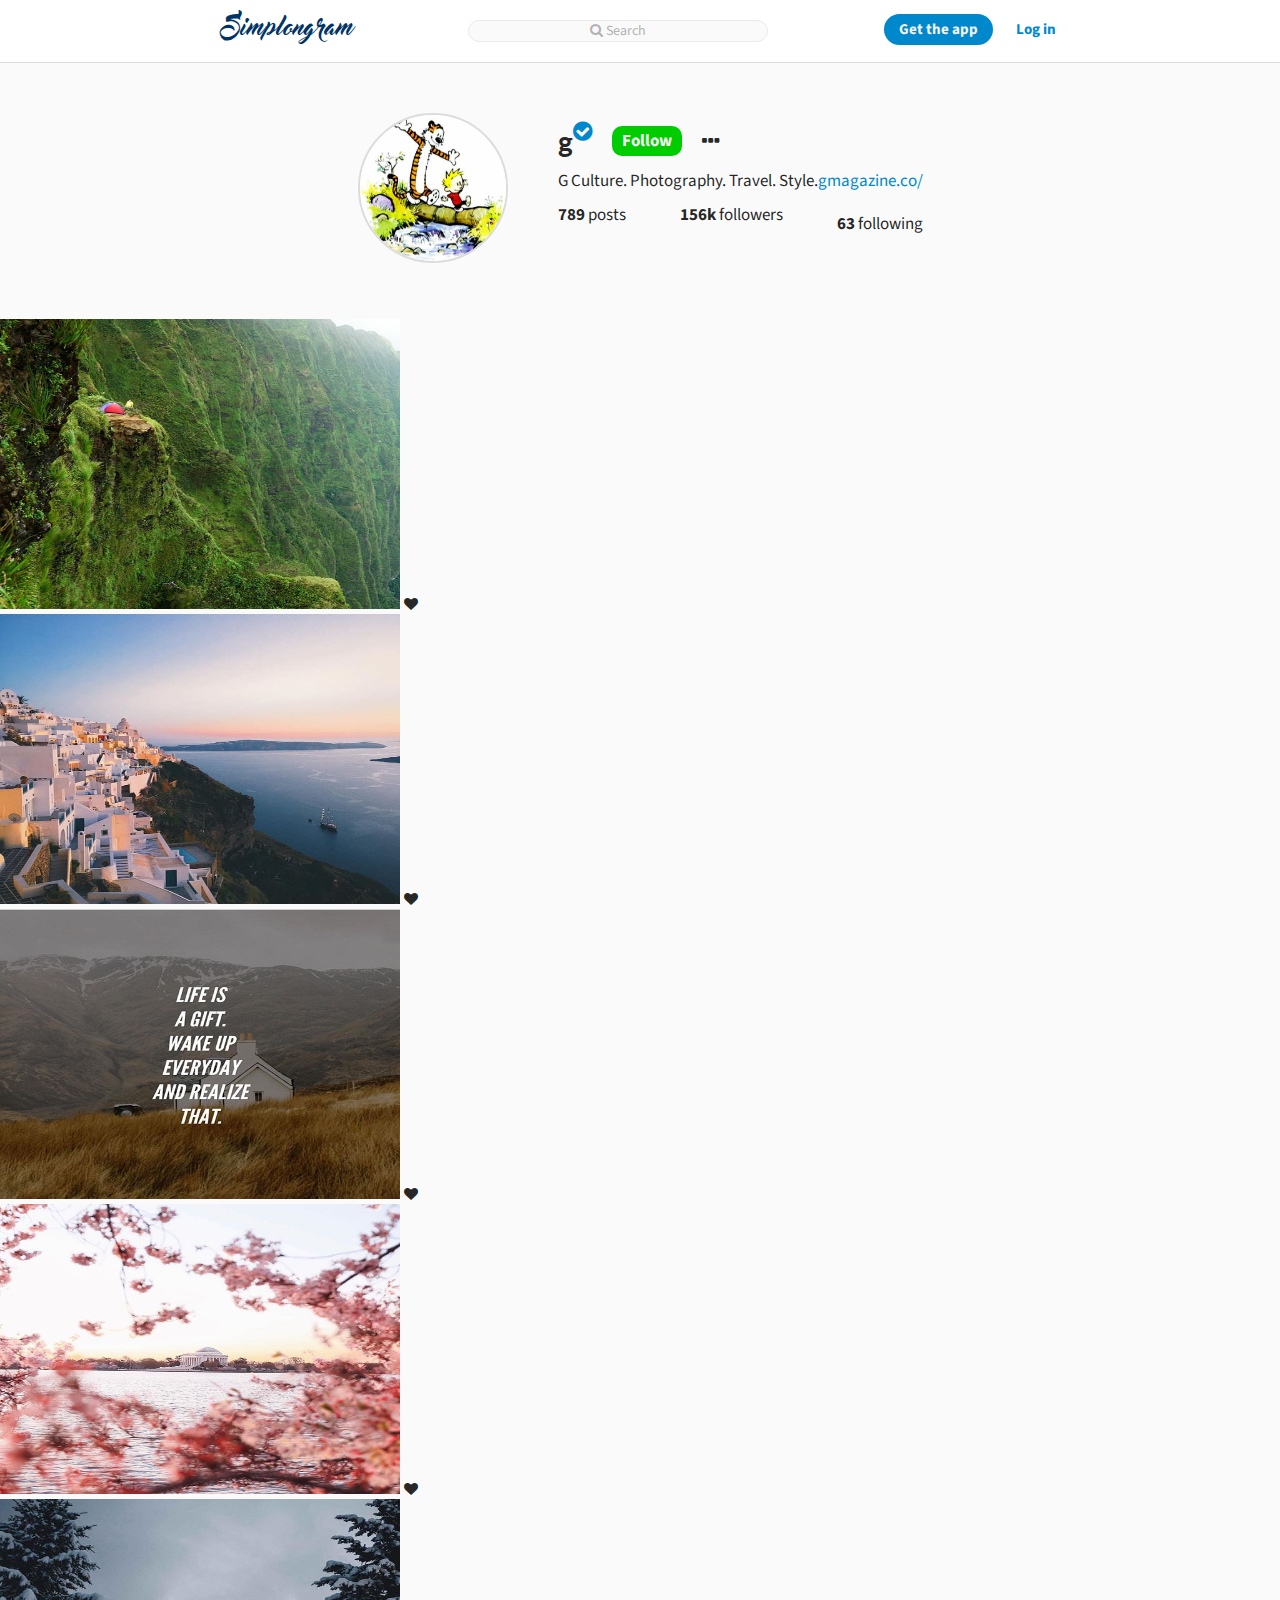
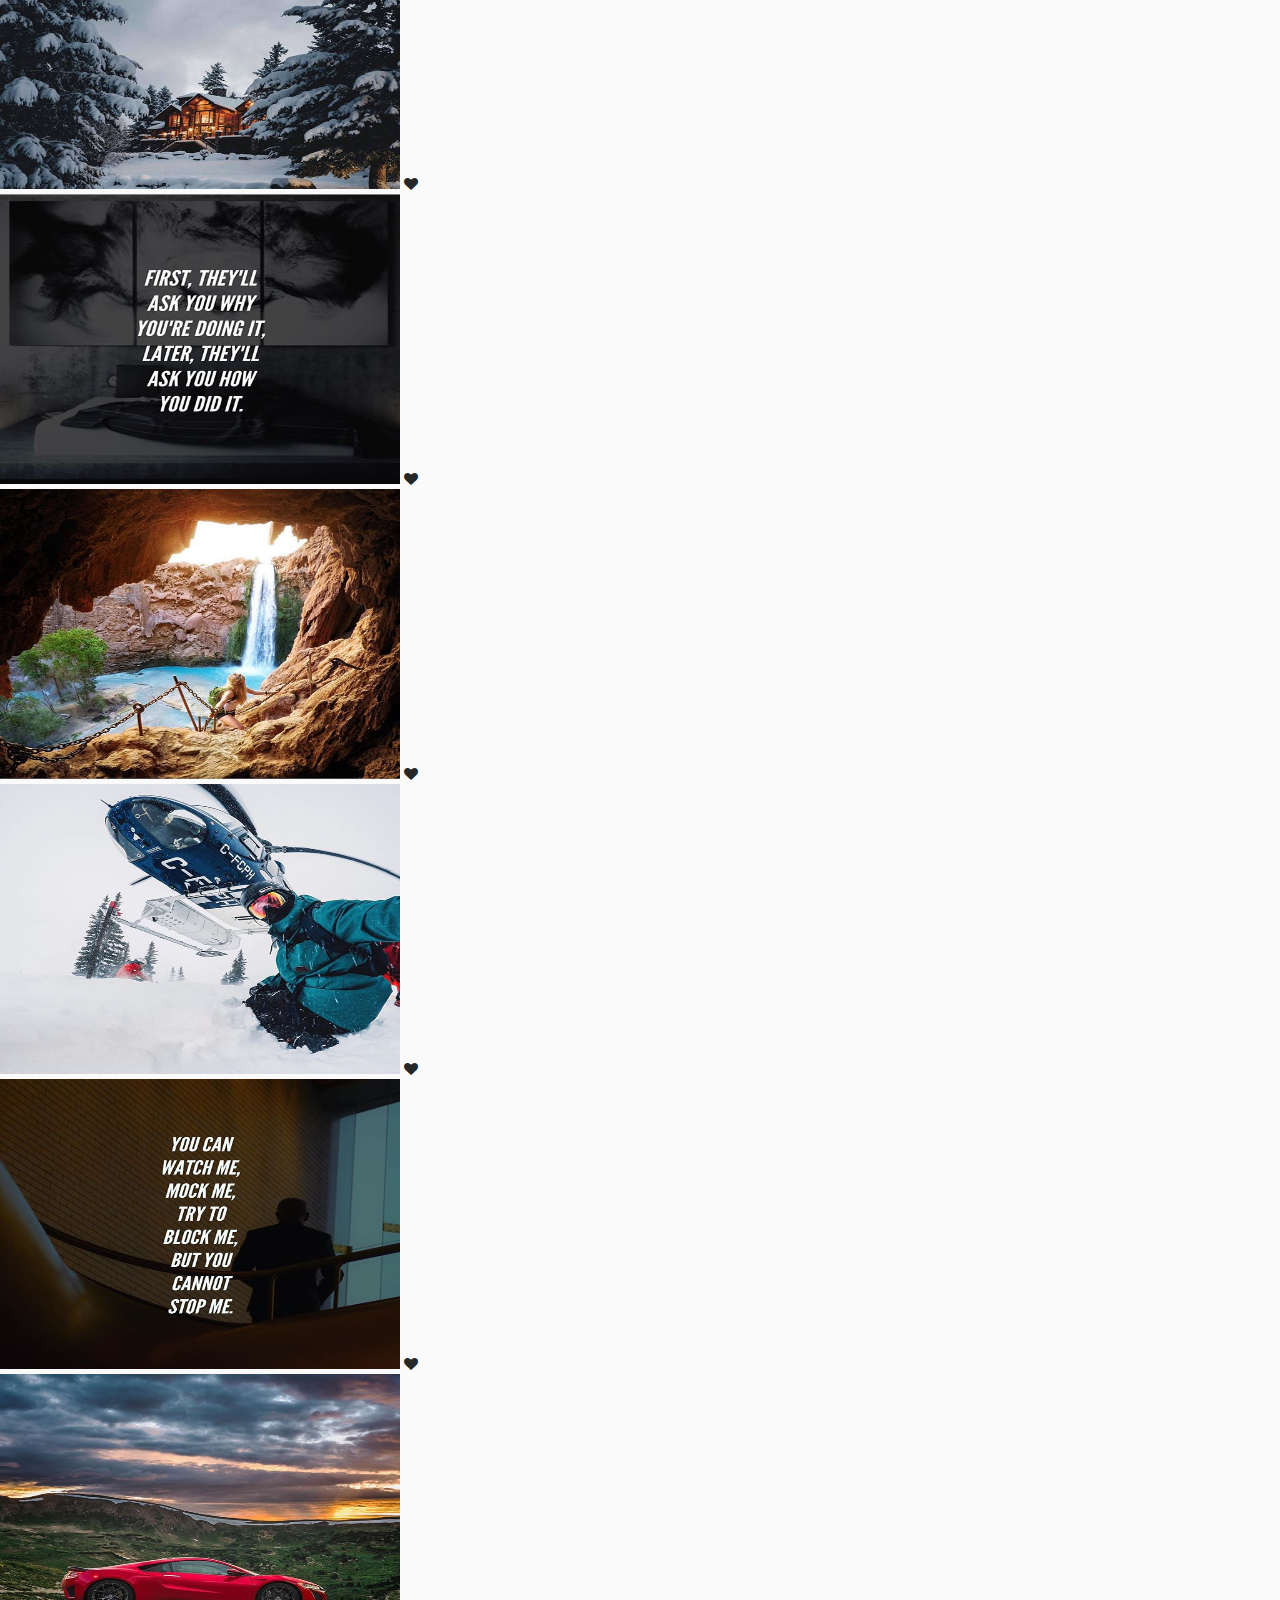
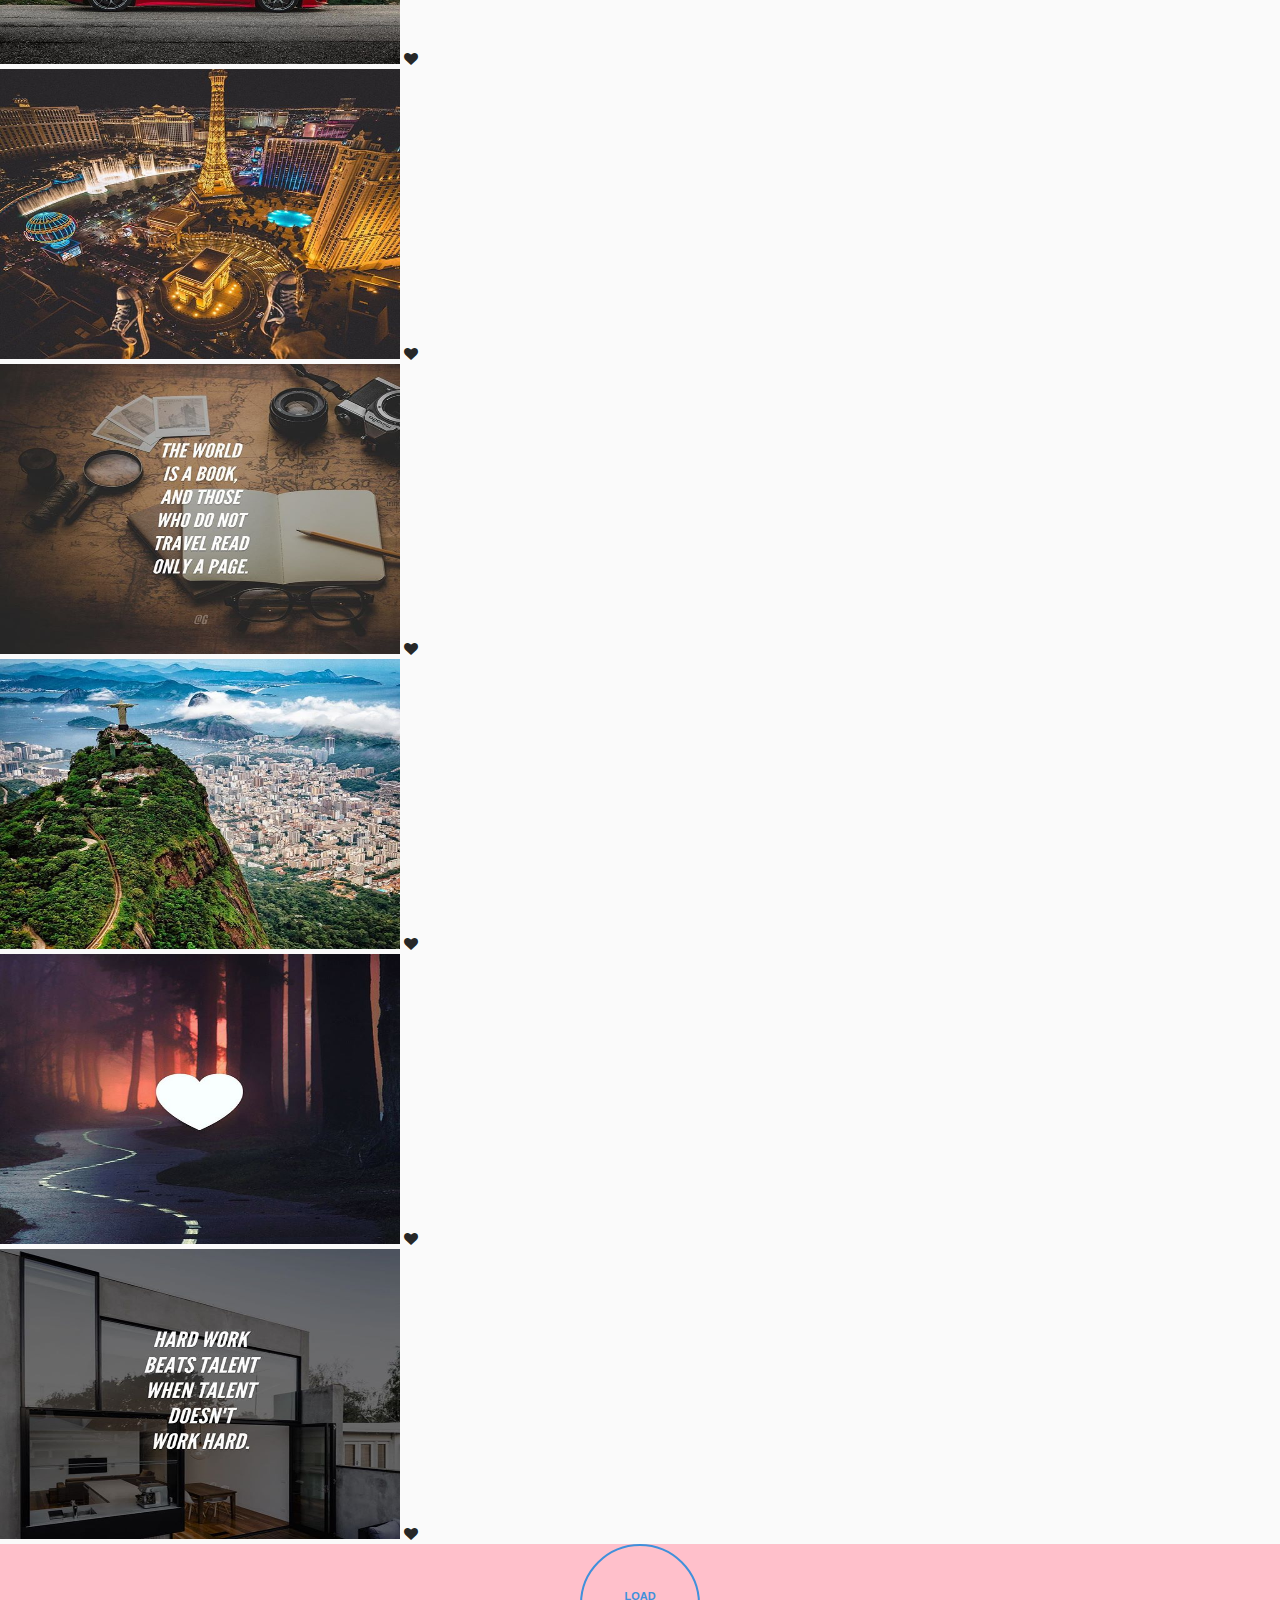
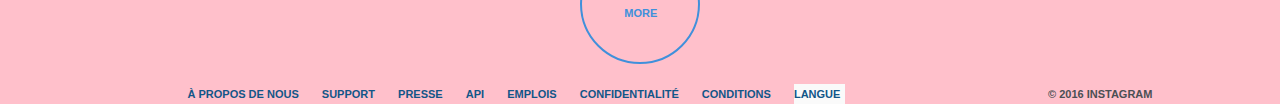
==== commit a063fcdf: "@la mano : réunion du code d'Olivier + Jehany" ====
--- a/index.html
+++ b/index.html
@@ -2,42 +2,104 @@
 <html>
 <head>
 	<title>SimplonGram</title>
-
 	<meta charset="utf-8">
 	<meta name="viewport" content="width=device-width, initial-scale=1">
-	<link href="css/reset.css" rel='stylesheet' type='text/css'>
-	<link href="css/normalize.css" rel='stylesheet' type='text/css'>
-	<link href='https://fonts.googleapis.com/css?family=Source+Sans+Pro:400,700,300' rel='stylesheet' type='text/css'>
-	<link rel="stylesheet" href="https://maxcdn.bootstrapcdn.com/bootstrap/3.3.6/css/bootstrap.min.css" 
+
+	<link href="css/reset.css" rel="stylesheet" type="text/css">
+	<link href="css/normalize.css" rel="stylesheet" type="text/css">
+	<!-- font awesome -->
+	<link rel="stylesheet" href="font-awesome/css/font-awesome.min.css"> 
+	<!-- bootstrap -->
+	<link rel="stylesheet" href="https://maxcdn.bootstrapcdn.com/bootstrap/3.3.6/css/bootstrap.min.css"
 	integrity="sha384-1q8mTJOASx8j1Au+a5WDVnPi2lkFfwwEAa8hDDdjZlpLegxhjVME1fgjWPGmkzs7" crossorigin="anonymous">
-	<link rel="stylesheet" href="https://maxcdn.bootstrapcdn.com/font-awesome/4.5.0/css/font-awesome.min.css">
-		
-	<link href="css/jehany.css" rel='stylesheet' type='text/css'>
-	<link href="style.css" rel='stylesheet' type='text/css'>
-
+	<!-- google font -->
+	<link href='https://fonts.googleapis.com/css?family=Source+Sans+Pro:400,700,300' rel='stylesheet' type='text/css'> 
+	<!-- semantic ui -->
+	<link href='css/semantic.min.css' rel='stylesheet' type='text/css'>
+
+	<link href="style.css" rel="stylesheet" type="text/css">
 </head>
 
 <body>
-
+<!-- ///////////////////////////////////// OLIVIER /////////////////////////////////////  -->
+  <header>
+    <nav>
+      <div class="containerOC">
+        <div class="instaLogoOC wrapOC">
+          <a href="https://www.instagram.com/" class="typoLogoOC">Simplongram</a>
+        </div>
+        <div class="instaFormOC wrapOC">
+          <form class="instaRechercheOC" action="index.html" method="post">
+            <div class="appearOC">
+              <i class="fa fa-search"></i><input class="instaInputOC" type="text" name="recherche" placeholder="Search">
+            </div>
+            <p class="colorTextOC hideOC">
+              <i class="fa fa-search"></i> Search
+            </p>
+          </form>
+        </div>
+        <div class="instaLiensOC wrapOC">
+          <a href="https://www.instagram.com/" class="instaBoutonOC">Get the app</a>
+          <a href="https://www.instagram.com/accounts/login/" class="instaLogOC">Log in</a>
+        </div>
+      </div>
+    </nav>
+    <section class="instaUtilisateurOC">
+      <div class="instaCenterOC">
+        <div class="imageUtilisateurOC wrapOC">
+          <img src="images/calvin-and-hobbes-friends.jpg" alt="Image utilisateur" class="imageOC"/>
+        </div>
+        <div class="instaInfoOC wrapOC">
+          <div class="utilisateurOC margeOC">
+            <div class="nameOC">
+              <h1 class="nomUtilisateurOC">g</h1>
+              <i class="fa fa-check-circle fa-lg symbolOC"></i>
+            </div>
+            <a href="#" class="abonBoutonOC abonner">Follow</a>
+            <i class="fa fa-ellipsis-h fa-lg"></i>
+          </div>
+          <div class="unTrucOC margeOC">
+            <p>
+              G Culture. Photography. Travel. Style.<a href="http://gmagazine.co/" class="lienUniqueOC">gmagazine.co/</a>
+            </p>
+          </div>
+          <div class="infoOC margeOC">
+            <p>
+              <strong>789</strong> posts
+            </p>
+            <p>
+              <strong>156k</strong> followers
+            </p>
+            <p>
+              <strong>63</strong> following
+            </p>
+          </div>
+        </div>
+      </div>
+    </section>
+  </header>
+	<!-- ///////////////////////////////////// OLIVIER - FIN /////////////////////////////////////  -->
+	
+	<!-- ///////////////////////////////////// JEHANY /////////////////////////////////////  -->
 <div class="container"> 
 	<div class="row">
 		  <div class="col-xs-12 col-sm-12 col-md-4 col-lg-4">
 			    <a href="#" class="thumbnail">
-			     <img class="jkimg" src="/home/simplonco/SimplonGram/img/01.jpg" alt="...">
-			      </a>
-			      <i class="fa fa-heart"></i>
-		  </div>
-		   <div class="col-xs-12 col-sm-12 col-md-4 col-lg-4">
-
-			       <a href="#" class="thumbnail">
-			     <img class="jkimg" src="/home/simplonco/SimplonGram/img/02.jpg" alt="...">
-			      </a>
-			      <i class="fa fa-heart"></i>
-		  </div>
-		  <div class="col-xs-12 col-sm-12 col-md-4 col-lg-4">
-
-			      <a href="#" class="thumbnail">
-			       <img class="jkimg" src="/home/simplonco/SimplonGram/img/03.jpg" alt="...">
+			     <img class="jkimg" src="img/01.jpg" alt="...">
+			      </a>
+			      <i class="fa fa-heart"></i>
+		  </div>
+		   <div class="col-xs-12 col-sm-12 col-md-4 col-lg-4">
+
+			       <a href="#" class="thumbnail">
+			     <img class="jkimg" src="img/02.jpg" alt="...">
+			      </a>
+			      <i class="fa fa-heart"></i>
+		  </div>
+		  <div class="col-xs-12 col-sm-12 col-md-4 col-lg-4">
+
+			      <a href="#" class="thumbnail">
+			       <img class="jkimg" src="img/03.jpg" alt="...">
 			      </a>
 			      <i class="fa fa-heart"></i>
 		  </div>
@@ -46,87 +108,87 @@
 <div class="row">
 		  <div class="col-xs-12 col-sm-12 col-md-4 col-lg-4">
 			    <a href="#" class="thumbnail">
-			     <img class="jkimg" src="/home/simplonco/SimplonGram/img/04.jpg" alt="...">
-			      </a>
-			      <i class="fa fa-heart"></i>
-		  </div>
-		   <div class="col-xs-12 col-sm-12 col-md-4 col-lg-4">
-
-			       <a href="#" class="thumbnail">
-			     <img class="jkimg" src="/home/simplonco/SimplonGram/img/05.jpg" alt="...">
-			      </a>
-			      <i class="fa fa-heart"></i>
-		  </div>
-		  <div class="col-xs-12 col-sm-12 col-md-4 col-lg-4">
-
-			      <a href="#" class="thumbnail">
-			       <img class="jkimg" src="/home/simplonco/SimplonGram/img/06.jpg" alt="...">
-			      </a>
-			      <i class="fa fa-heart"></i>
-		  </div>
-	</div>
-	<div class="row">
-		  <div class="col-xs-12 col-sm-12 col-md-4 col-lg-4">
-			    <a href="#" class="thumbnail">
-			     <img class="jkimg" src="/home/simplonco/SimplonGram/img/07.jpg" alt="...">
-			      </a>
-			      <i class="fa fa-heart"></i>
-		  </div>
-		   <div class="col-xs-12 col-sm-12 col-md-4 col-lg-4">
-
-			       <a href="#" class="thumbnail">
-			     <img class="jkimg" src="/home/simplonco/SimplonGram/img/08.jpg" alt="...">
-			      </a>
-			      <i class="fa fa-heart"></i>
-		  </div>
-		  <div class="col-xs-12 col-sm-12 col-md-4 col-lg-4">
-
-			      <a href="#" class="thumbnail">
-			       <img class="jkimg" src="/home/simplonco/SimplonGram/img/09.jpg" alt="...">
-			      </a>
-			      <i class="fa fa-heart"></i>
-		  </div>
-	</div>
-	<div class="row">
-		  <div class="col-xs-12 col-sm-12 col-md-4 col-lg-4">
-			    <a href="#" class="thumbnail">
-			     <img class="jkimg" src="/home/simplonco/SimplonGram/img/10.jpg" alt="...">
-			      </a>
-			      <i class="fa fa-heart"></i>
-		  </div>
-		   <div class="col-xs-12 col-sm-12 col-md-4 col-lg-4">
-
-			       <a href="#" class="thumbnail">
-			     <img class="jkimg" src="/home/simplonco/SimplonGram/img/11.jpg" alt="...">
-			      </a>
-			      <i class="fa fa-heart"></i>
-		  </div>
-		  <div class="col-xs-12 col-sm-12 col-md-4 col-lg-4">
-
-			      <a href="#" class="thumbnail">
-			       <img class="jkimg" src="/home/simplonco/SimplonGram/img/12.jpg" alt="...">
-			      </a>
-			      <i class="fa fa-heart"></i>
-		  </div>
-	</div>
-	<div class="row">
-		  <div class="col-xs-12 col-sm-12 col-md-4 col-lg-4">
-			    <a href="#" class="thumbnail">
-			     <img class="jkimg" src="/home/simplonco/SimplonGram/img/13.jpg" alt="...">
-			      </a>
-			      <i class="fa fa-heart"></i>
-		  </div>
-		   <div class="col-xs-12 col-sm-12 col-md-4 col-lg-4">
-
-			       <a href="#" class="thumbnail">
-			     <img class="jkimg" src="/home/simplonco/SimplonGram/img/14.jpg" alt="...">
-			      </a>
-			      <i class="fa fa-heart"></i>
-		  </div>
-		  <div class="col-xs-12 col-sm-12 col-md-4 col-lg-4">
-
-			      <a href="#" class="thumbnail">
-			       <img class="jkimg"  src="/home/simplonco/SimplonGram/img/15.jpg" alt="...">
+			     <img class="jkimg" src="img/04.jpg" alt="...">
+			      </a>
+			      <i class="fa fa-heart"></i>
+		  </div>
+		   <div class="col-xs-12 col-sm-12 col-md-4 col-lg-4">
+
+			       <a href="#" class="thumbnail">
+			     <img class="jkimg" src="img/05.jpg" alt="...">
+			      </a>
+			      <i class="fa fa-heart"></i>
+		  </div>
+		  <div class="col-xs-12 col-sm-12 col-md-4 col-lg-4">
+
+			      <a href="#" class="thumbnail">
+			       <img class="jkimg" src="img/06.jpg" alt="...">
+			      </a>
+			      <i class="fa fa-heart"></i>
+		  </div>
+	</div>
+	<div class="row">
+		  <div class="col-xs-12 col-sm-12 col-md-4 col-lg-4">
+			    <a href="#" class="thumbnail">
+			     <img class="jkimg" src="img/07.jpg" alt="...">
+			      </a>
+			      <i class="fa fa-heart"></i>
+		  </div>
+		   <div class="col-xs-12 col-sm-12 col-md-4 col-lg-4">
+
+			       <a href="#" class="thumbnail">
+			     <img class="jkimg" src="img/08.jpg" alt="...">
+			      </a>
+			      <i class="fa fa-heart"></i>
+		  </div>
+		  <div class="col-xs-12 col-sm-12 col-md-4 col-lg-4">
+
+			      <a href="#" class="thumbnail">
+			       <img class="jkimg" src="img/09.jpg" alt="...">
+			      </a>
+			      <i class="fa fa-heart"></i>
+		  </div>
+	</div>
+	<div class="row">
+		  <div class="col-xs-12 col-sm-12 col-md-4 col-lg-4">
+			    <a href="#" class="thumbnail">
+			     <img class="jkimg" src="img/10.jpg" alt="...">
+			      </a>
+			      <i class="fa fa-heart"></i>
+		  </div>
+		   <div class="col-xs-12 col-sm-12 col-md-4 col-lg-4">
+
+			       <a href="#" class="thumbnail">
+			     <img class="jkimg" src="img/11.jpg" alt="...">
+			      </a>
+			      <i class="fa fa-heart"></i>
+		  </div>
+		  <div class="col-xs-12 col-sm-12 col-md-4 col-lg-4">
+
+			      <a href="#" class="thumbnail">
+			       <img class="jkimg" src="img/12.jpg" alt="...">
+			      </a>
+			      <i class="fa fa-heart"></i>
+		  </div>
+	</div>
+	<div class="row">
+		  <div class="col-xs-12 col-sm-12 col-md-4 col-lg-4">
+			    <a href="#" class="thumbnail">
+			     <img class="jkimg" src="img/13.jpg" alt="...">
+			      </a>
+			      <i class="fa fa-heart"></i>
+		  </div>
+		   <div class="col-xs-12 col-sm-12 col-md-4 col-lg-4">
+
+			       <a href="#" class="thumbnail">
+			     <img class="jkimg" src="img/14.jpg" alt="...">
+			      </a>
+			      <i class="fa fa-heart"></i>
+		  </div>
+		  <div class="col-xs-12 col-sm-12 col-md-4 col-lg-4">
+
+			      <a href="#" class="thumbnail">
+			       <img class="jkimg"  src="img/15.jpg" alt="...">
 			      </a>
 			      <i class="fa fa-heart heartred"></i>
 		  </div>
@@ -134,10 +196,8 @@
    
 <footer>
 
-
 <div class="jkbutton"><a href="#">LOAD MORE</a></div>
 	
-
 <div class="jklinks">
 	<ul>
 		<li><a href="#">À PROPOS DE NOUS</a></li>
@@ -148,8 +208,6 @@
 		<li><a href="#">CONFIDENTIALITÉ</a></li>
 		<li><a href="#">CONDITIONS</a></li>
 
-		
-
 		<select>
 		<option value="LANGUE" selected id="test">LANGUE</option>
 		<option value="Afrikaans">Afrikaans</option>
@@ -157,19 +215,20 @@
 		<option value="Anglais">Anglais</option>
 		<option value="Chinois">Chinois</option>
 		<option value="Français">Français</option>
-
 		
 		</select>
 		<li><a href="#"><span>© 2016 INSTAGRAM</span></a></li>
 	</ul>
 	</div>
 </footer>
-
-
-
-	<script src="https://code.jquery.com/jquery-2.2.3.min.js"></script>
-	<script src="js/file.js">
-	</script>
-</body>
+<!-- ///////////////////////////////////// JEHANY - FIN ///////////////////////////////////// -->
+
+	
+		<!-- jQuery-->
+		<script src="https://ajax.googleapis.com/ajax/libs/jquery/2.2.0/jquery.min.js"></script>
+		<!-- semantic ui-->
+		<script src="js/semantic.min.js"></script>
+		<script src="js/script.js"></script>
+	</body>
 
 </html>
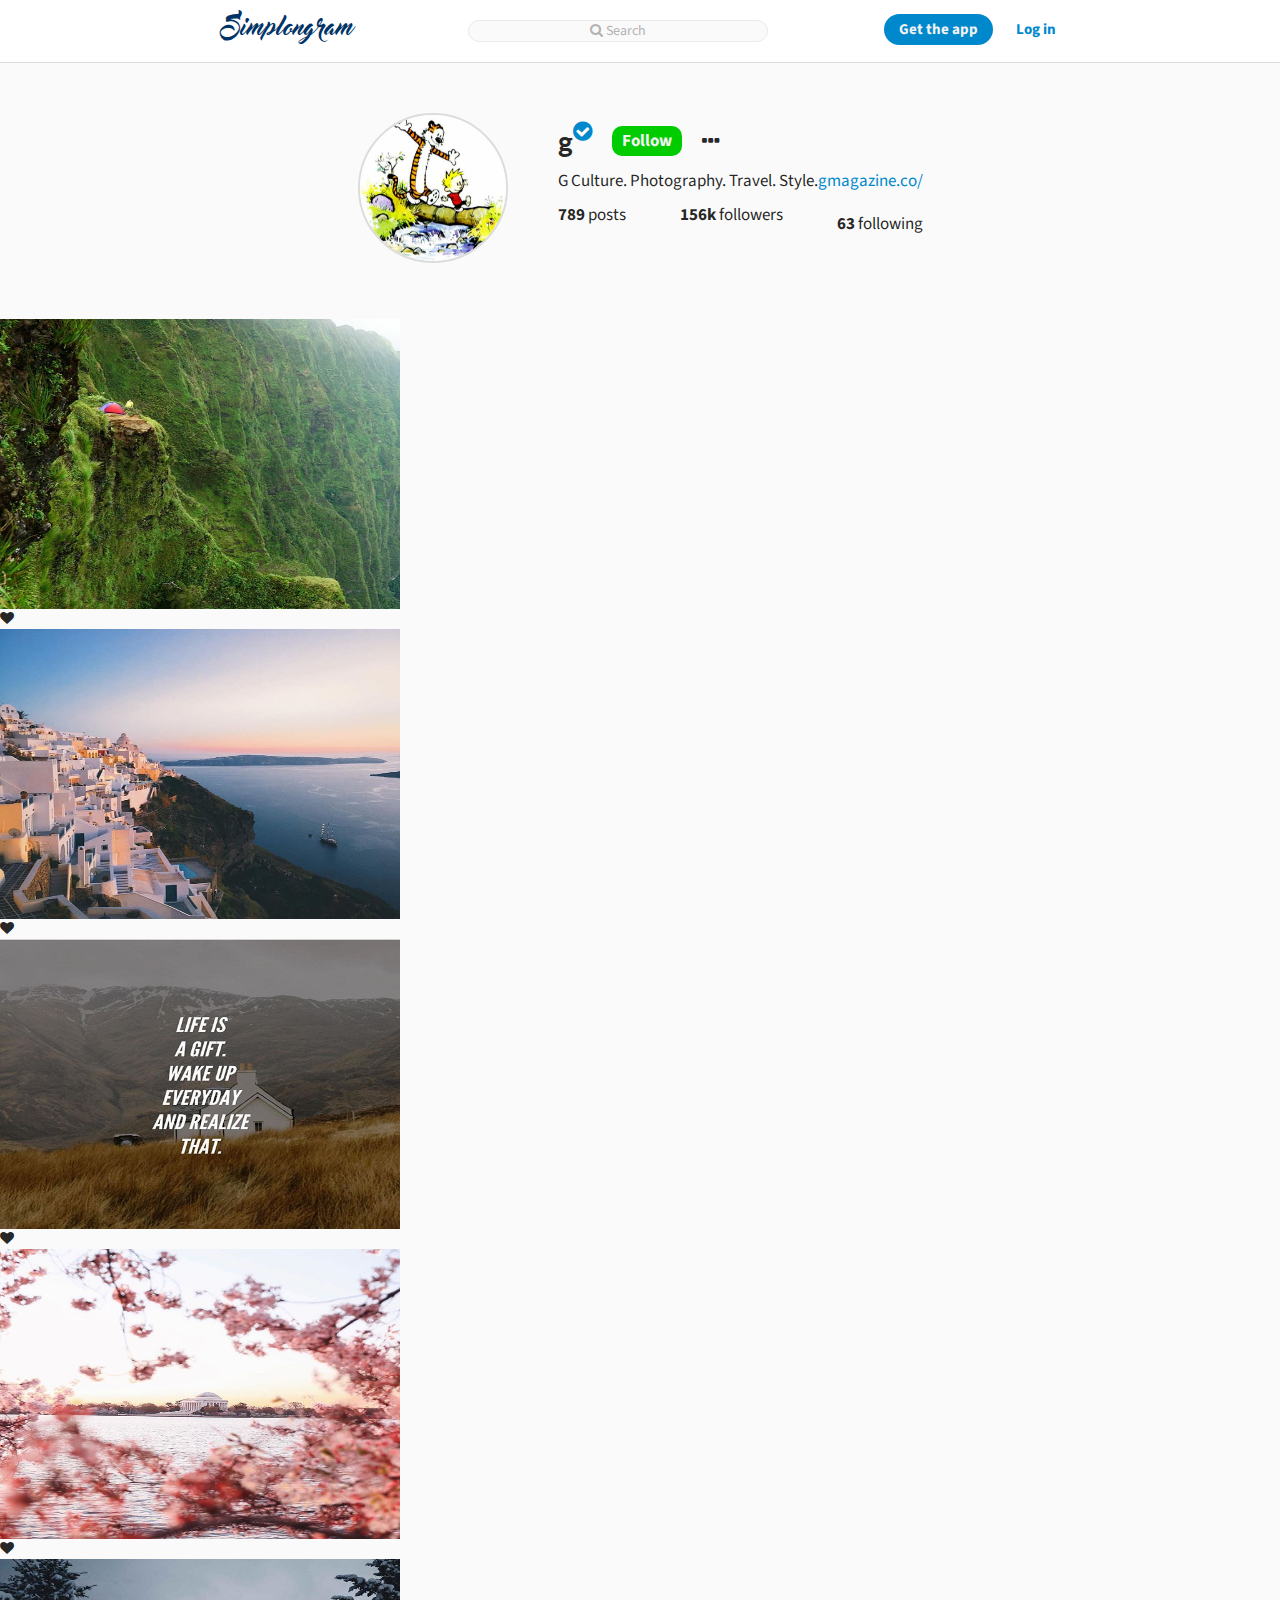
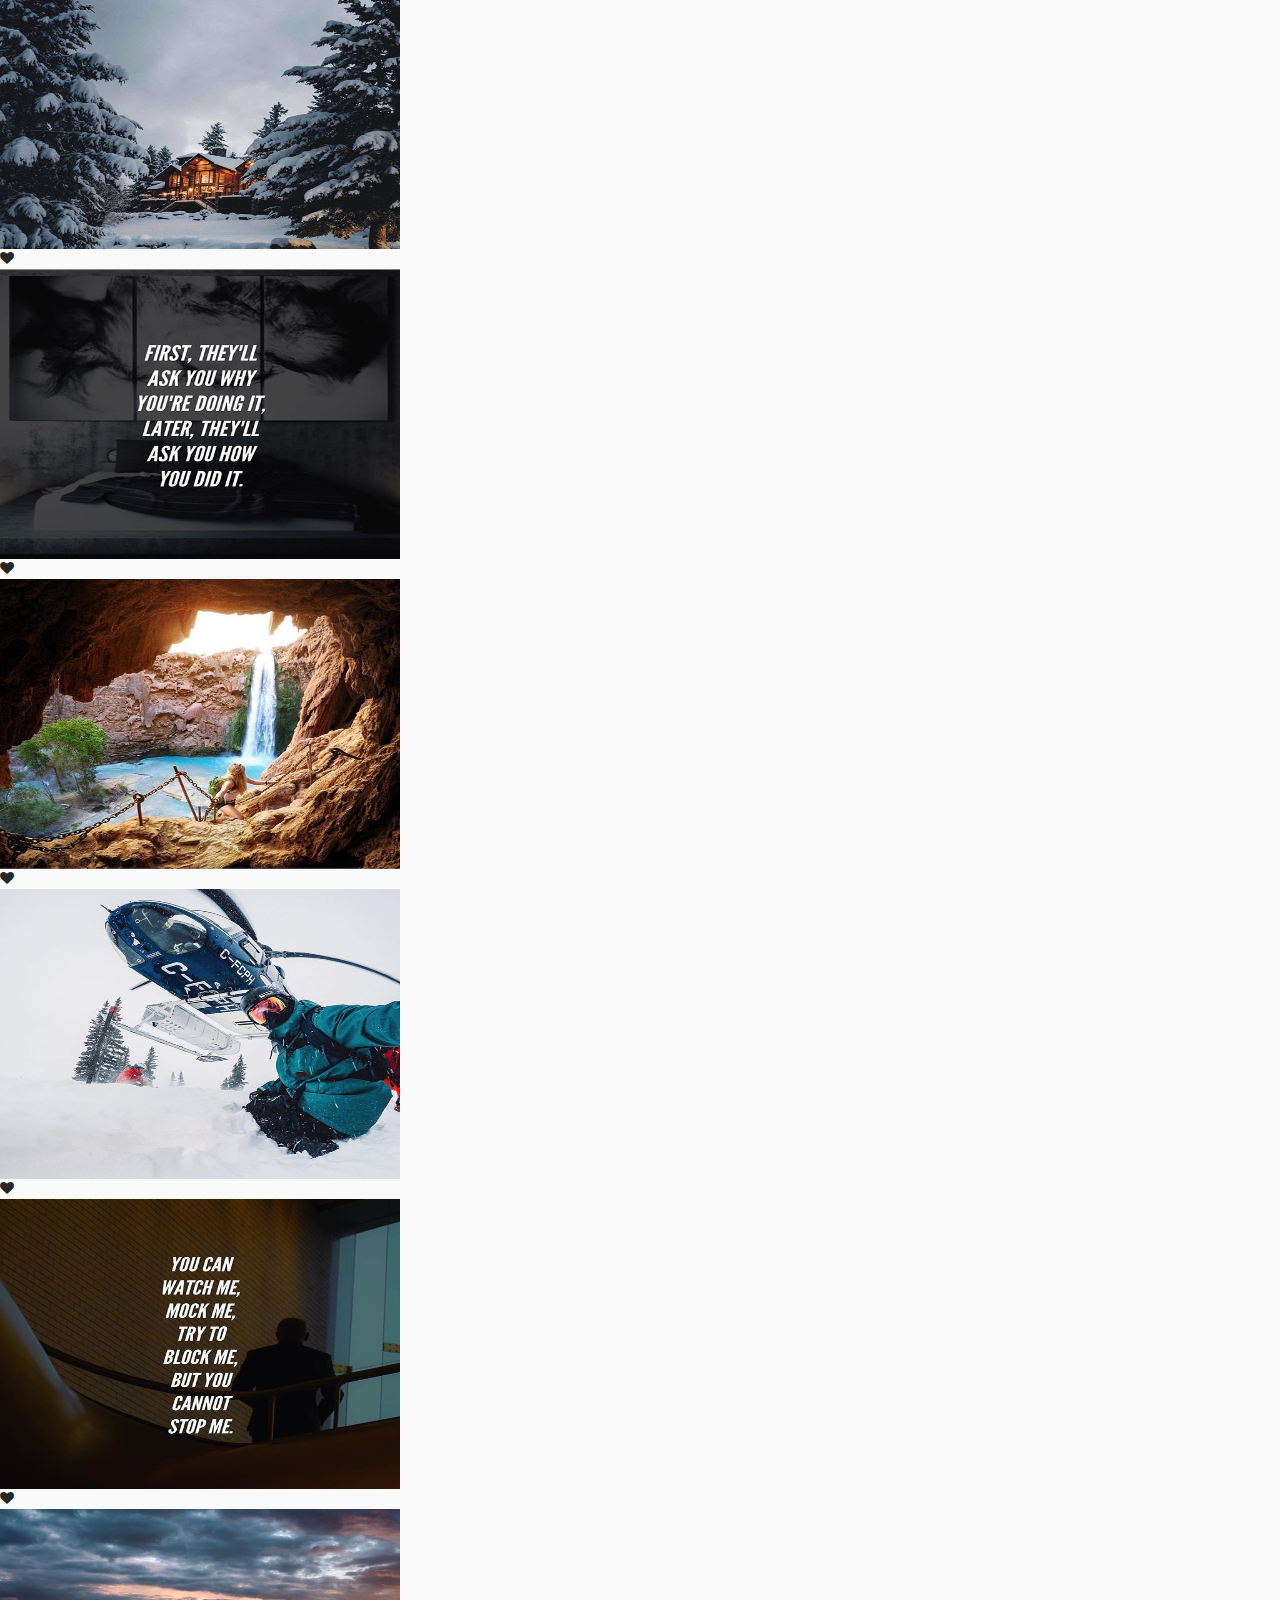
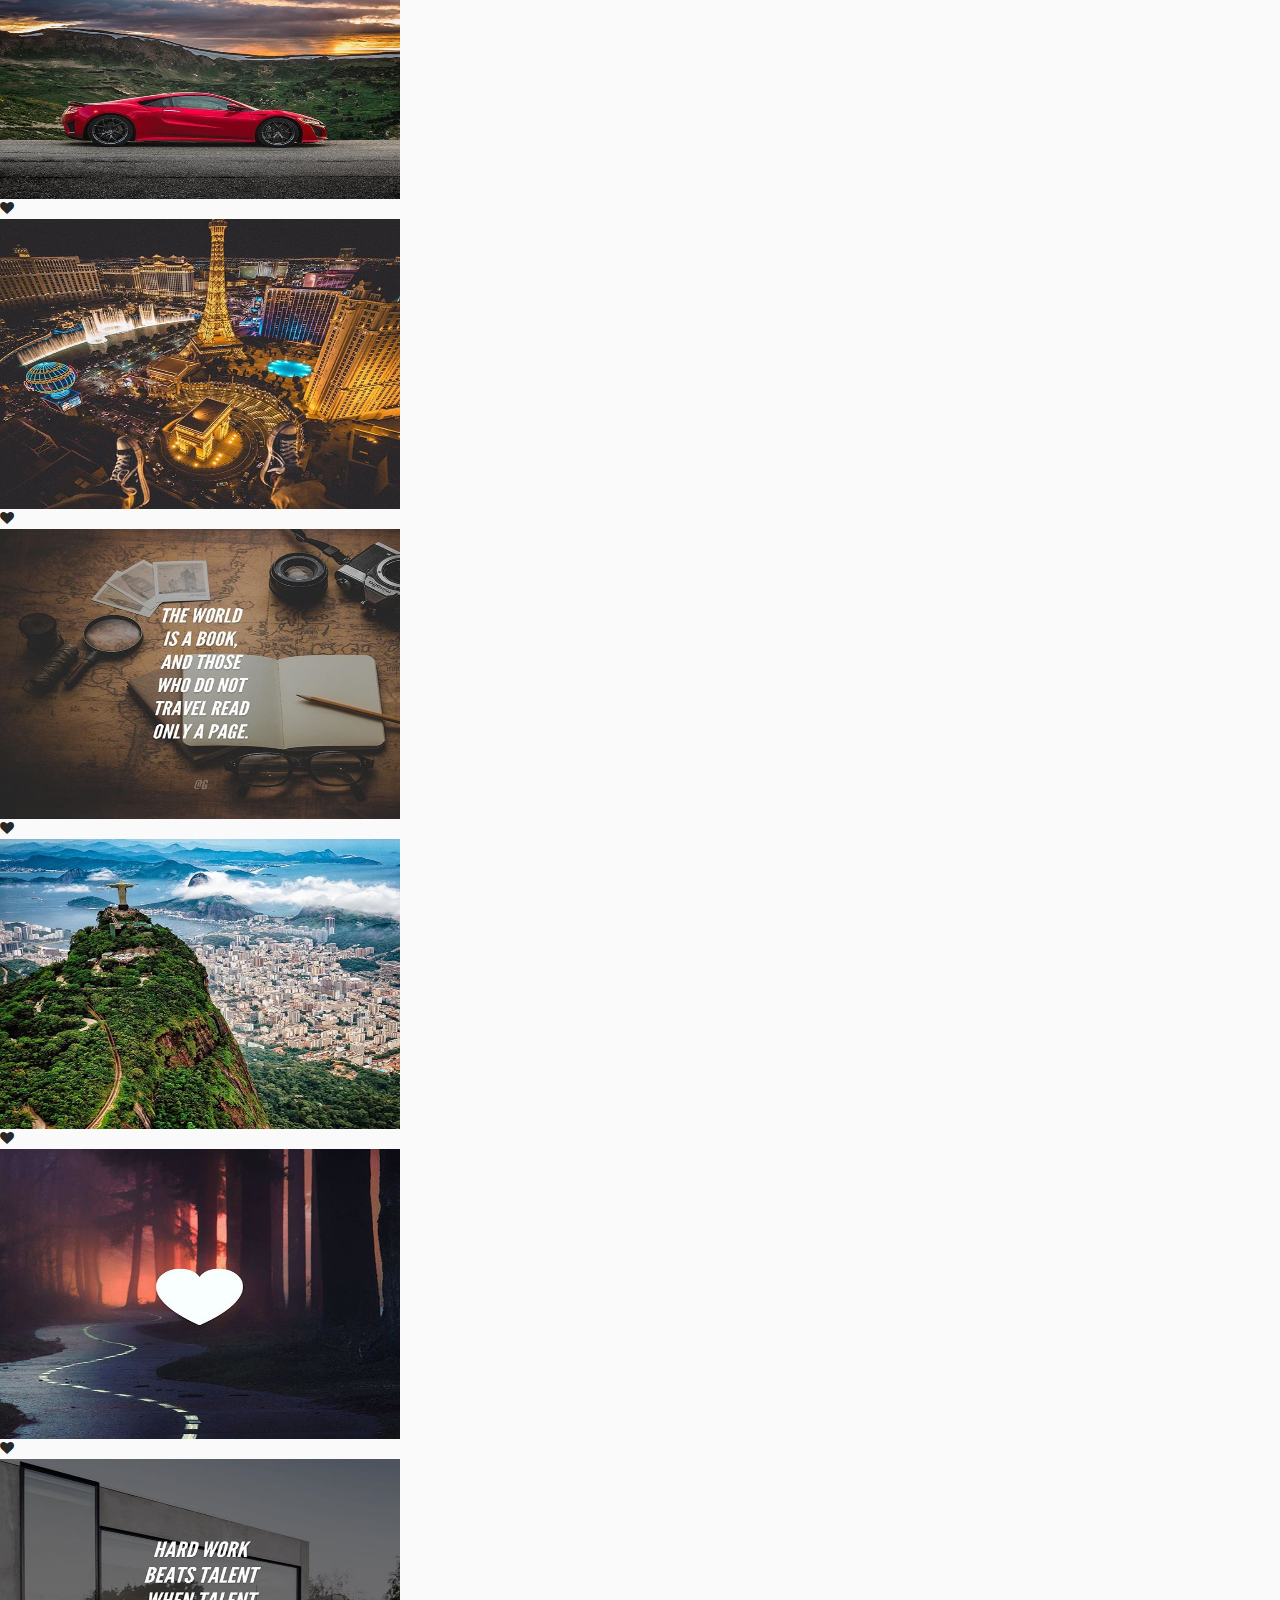
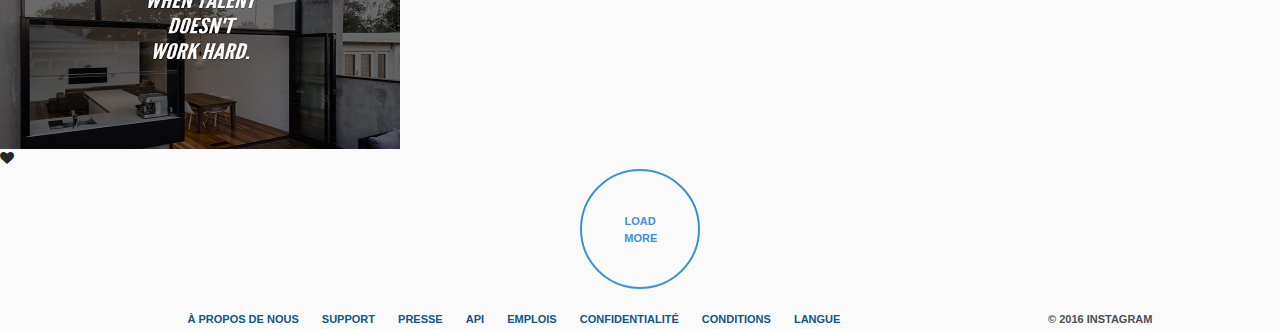
==== commit 7169dbc2: "jehany est arrivée" ====
--- a/index.html
+++ b/index.html
@@ -8,12 +8,12 @@
 	<link href="css/reset.css" rel="stylesheet" type="text/css">
 	<link href="css/normalize.css" rel="stylesheet" type="text/css">
 	<!-- font awesome -->
-	<link rel="stylesheet" href="font-awesome/css/font-awesome.min.css"> 
+	<link rel="stylesheet" href="font-awesome/css/font-awesome.min.css">
 	<!-- bootstrap -->
 	<link rel="stylesheet" href="https://maxcdn.bootstrapcdn.com/bootstrap/3.3.6/css/bootstrap.min.css"
 	integrity="sha384-1q8mTJOASx8j1Au+a5WDVnPi2lkFfwwEAa8hDDdjZlpLegxhjVME1fgjWPGmkzs7" crossorigin="anonymous">
 	<!-- google font -->
-	<link href='https://fonts.googleapis.com/css?family=Source+Sans+Pro:400,700,300' rel='stylesheet' type='text/css'> 
+	<link href='https://fonts.googleapis.com/css?family=Source+Sans+Pro:400,700,300' rel='stylesheet' type='text/css'>
 	<!-- semantic ui -->
 	<link href='css/semantic.min.css' rel='stylesheet' type='text/css'>
 
@@ -56,7 +56,22 @@
               <i class="fa fa-check-circle fa-lg symbolOC"></i>
             </div>
             <a href="#" class="abonBoutonOC abonner">Follow</a>
-            <i class="fa fa-ellipsis-h fa-lg"></i>
+            <i class="fa fa-ellipsis-h fa-lg">
+            </i>
+						<div class="user-card">
+							<h2>@Jeremie</h2>
+							<p>Lorem ipsum dolor sit amet, consectetur adipisicing elit, sed do eiusmod tempor incididunt ut labore et dolore magna aliqua. Ut eemet.em ipsum dolor sit amet eiusmod tempor incididunt ut labore et dolore magna aliqua. Ut eemet.</p>
+
+							<div class="menu">
+								<i class="fa fa-plus"></i>
+								<div class="social-links">
+									<span class="panela"><i class="fa fa-twitter"></i></span>
+									<span class="panela"><i class="fa fa-facebook"></i></span>
+									<span class="panela"><i class="fa fa-linkedin"></i></span>
+
+								</div>
+							</div>
+						</div>
           </div>
           <div class="unTrucOC margeOC">
             <p>
@@ -79,27 +94,27 @@
     </section>
   </header>
 	<!-- ///////////////////////////////////// OLIVIER - FIN /////////////////////////////////////  -->
-	
+
 	<!-- ///////////////////////////////////// JEHANY /////////////////////////////////////  -->
-<div class="container"> 
-	<div class="row">
-		  <div class="col-xs-12 col-sm-12 col-md-4 col-lg-4">
-			    <a href="#" class="thumbnail">
-			     <img class="jkimg" src="img/01.jpg" alt="...">
-			      </a>
-			      <i class="fa fa-heart"></i>
-		  </div>
-		   <div class="col-xs-12 col-sm-12 col-md-4 col-lg-4">
-
-			       <a href="#" class="thumbnail">
-			     <img class="jkimg" src="img/02.jpg" alt="...">
-			      </a>
-			      <i class="fa fa-heart"></i>
-		  </div>
-		  <div class="col-xs-12 col-sm-12 col-md-4 col-lg-4">
-
-			      <a href="#" class="thumbnail">
-			       <img class="jkimg" src="img/03.jpg" alt="...">
+<div class="container">
+	<div class="row">
+		  <div class="col-xs-12 col-sm-12 col-md-4 col-lg-4">
+			    <a href="#dt-modal-close" class="thumbnail" >
+			     <img class="jkimg 1" src="img/01.jpg" alt="..." >
+			      </a>
+			      <i class="fa fa-heart"></i>
+		  </div>
+		   <div class="col-xs-12 col-sm-12 col-md-4 col-lg-4">
+
+			       <a href="#dt-modal-close" class="thumbnail">
+			     <img class="jkimg 2" src="img/02.jpg" alt="...">
+			      </a>
+			      <i class="fa fa-heart"></i>
+		  </div>
+		  <div class="col-xs-12 col-sm-12 col-md-4 col-lg-4">
+
+			      <a href="#dt-modal-close" class="thumbnail">
+			       <img class="jkimg 3" src="img/03.jpg" alt="..." >
 			      </a>
 			      <i class="fa fa-heart"></i>
 		  </div>
@@ -107,97 +122,97 @@
 </div>
 <div class="row">
 		  <div class="col-xs-12 col-sm-12 col-md-4 col-lg-4">
-			    <a href="#" class="thumbnail">
-			     <img class="jkimg" src="img/04.jpg" alt="...">
-			      </a>
-			      <i class="fa fa-heart"></i>
-		  </div>
-		   <div class="col-xs-12 col-sm-12 col-md-4 col-lg-4">
-
-			       <a href="#" class="thumbnail">
-			     <img class="jkimg" src="img/05.jpg" alt="...">
-			      </a>
-			      <i class="fa fa-heart"></i>
-		  </div>
-		  <div class="col-xs-12 col-sm-12 col-md-4 col-lg-4">
-
-			      <a href="#" class="thumbnail">
-			       <img class="jkimg" src="img/06.jpg" alt="...">
-			      </a>
-			      <i class="fa fa-heart"></i>
-		  </div>
-	</div>
-	<div class="row">
-		  <div class="col-xs-12 col-sm-12 col-md-4 col-lg-4">
-			    <a href="#" class="thumbnail">
-			     <img class="jkimg" src="img/07.jpg" alt="...">
-			      </a>
-			      <i class="fa fa-heart"></i>
-		  </div>
-		   <div class="col-xs-12 col-sm-12 col-md-4 col-lg-4">
-
-			       <a href="#" class="thumbnail">
-			     <img class="jkimg" src="img/08.jpg" alt="...">
-			      </a>
-			      <i class="fa fa-heart"></i>
-		  </div>
-		  <div class="col-xs-12 col-sm-12 col-md-4 col-lg-4">
-
-			      <a href="#" class="thumbnail">
-			       <img class="jkimg" src="img/09.jpg" alt="...">
-			      </a>
-			      <i class="fa fa-heart"></i>
-		  </div>
-	</div>
-	<div class="row">
-		  <div class="col-xs-12 col-sm-12 col-md-4 col-lg-4">
-			    <a href="#" class="thumbnail">
-			     <img class="jkimg" src="img/10.jpg" alt="...">
-			      </a>
-			      <i class="fa fa-heart"></i>
-		  </div>
-		   <div class="col-xs-12 col-sm-12 col-md-4 col-lg-4">
-
-			       <a href="#" class="thumbnail">
-			     <img class="jkimg" src="img/11.jpg" alt="...">
-			      </a>
-			      <i class="fa fa-heart"></i>
-		  </div>
-		  <div class="col-xs-12 col-sm-12 col-md-4 col-lg-4">
-
-			      <a href="#" class="thumbnail">
-			       <img class="jkimg" src="img/12.jpg" alt="...">
-			      </a>
-			      <i class="fa fa-heart"></i>
-		  </div>
-	</div>
-	<div class="row">
-		  <div class="col-xs-12 col-sm-12 col-md-4 col-lg-4">
-			    <a href="#" class="thumbnail">
-			     <img class="jkimg" src="img/13.jpg" alt="...">
-			      </a>
-			      <i class="fa fa-heart"></i>
-		  </div>
-		   <div class="col-xs-12 col-sm-12 col-md-4 col-lg-4">
-
-			       <a href="#" class="thumbnail">
-			     <img class="jkimg" src="img/14.jpg" alt="...">
-			      </a>
-			      <i class="fa fa-heart"></i>
-		  </div>
-		  <div class="col-xs-12 col-sm-12 col-md-4 col-lg-4">
-
-			      <a href="#" class="thumbnail">
-			       <img class="jkimg"  src="img/15.jpg" alt="...">
+			    <a href="#dt-modal-close" class="thumbnail">
+			     <img class="jkimg 4" src="img/04.jpg" alt="...">
+			      </a>
+			      <i class="fa fa-heart"></i>
+		  </div>
+		   <div class="col-xs-12 col-sm-12 col-md-4 col-lg-4">
+
+			       <a href="#dt-modal-close" class="thumbnail">
+			     <img class="jkimg 5" src="img/05.jpg" alt="...">
+			      </a>
+			      <i class="fa fa-heart"></i>
+		  </div>
+		  <div class="col-xs-12 col-sm-12 col-md-4 col-lg-4">
+
+			      <a href="#dt-modal-close" class="thumbnail">
+			       <img class="jkimg 6" src="img/06.jpg" alt="...">
+			      </a>
+			      <i class="fa fa-heart"></i>
+		  </div>
+	</div>
+	<div class="row">
+		  <div class="col-xs-12 col-sm-12 col-md-4 col-lg-4">
+			    <a href="#dt-modal-close" class="thumbnail">
+			     <img class="jkimg 7" src="img/07.jpg" alt="...">
+			      </a>
+			      <i class="fa fa-heart"></i>
+		  </div>
+		   <div class="col-xs-12 col-sm-12 col-md-4 col-lg-4">
+
+			       <a href="#dt-modal-close" class="thumbnail">
+			     <img class="jkimg 8" src="img/08.jpg" alt="...">
+			      </a>
+			      <i class="fa fa-heart"></i>
+		  </div>
+		  <div class="col-xs-12 col-sm-12 col-md-4 col-lg-4">
+
+			      <a href="#dt-modal-close" class="thumbnail">
+			       <img class="jkimg 9" src="img/09.jpg" alt="...">
+			      </a>
+			      <i class="fa fa-heart"></i>
+		  </div>
+	</div>
+	<div class="row">
+		  <div class="col-xs-12 col-sm-12 col-md-4 col-lg-4">
+			    <a href="#dt-modal-close" class="thumbnail">
+			     <img class="jkimg a" src="img/10.jpg" alt="...">
+			      </a>
+			      <i class="fa fa-heart"></i>
+		  </div>
+		   <div class="col-xs-12 col-sm-12 col-md-4 col-lg-4">
+
+			       <a href="#dt-modal-close" class="thumbnail">
+			     <img class="jkimg b" src="img/11.jpg" alt="...">
+			      </a>
+			      <i class="fa fa-heart"></i>
+		  </div>
+		  <div class="col-xs-12 col-sm-12 col-md-4 col-lg-4">
+
+			      <a href="#dt-modal-close" class="thumbnail">
+			       <img class="jkimg c" src="img/12.jpg" alt="...">
+			      </a>
+			      <i class="fa fa-heart"></i>
+		  </div>
+	</div>
+	<div class="row">
+		  <div class="col-xs-12 col-sm-12 col-md-4 col-lg-4">
+			    <a href="#dt-modal-close" class="thumbnail">
+			     <img class="jkimg d" src="img/13.jpg" alt="...">
+			      </a>
+			      <i class="fa fa-heart"></i>
+		  </div>
+		   <div class="col-xs-12 col-sm-12 col-md-4 col-lg-4">
+
+			       <a href="#dt-modal-close" class="thumbnail">
+			     <img class="jkimg e" src="img/14.jpg" alt="...">
+			      </a>
+			      <i class="fa fa-heart"></i>
+		  </div>
+		  <div class="col-xs-12 col-sm-12 col-md-4 col-lg-4">
+
+			      <a href="#dt-modal-close" class="thumbnail">
+			       <img class="jkimg f"  src="img/15.jpg" alt="...">
 			      </a>
 			      <i class="fa fa-heart heartred"></i>
 		  </div>
 	</div>
-   
+
 <footer>
 
 <div class="jkbutton"><a href="#">LOAD MORE</a></div>
-	
+
 <div class="jklinks">
 	<ul>
 		<li><a href="#">À PROPOS DE NOUS</a></li>
@@ -215,7 +230,7 @@
 		<option value="Anglais">Anglais</option>
 		<option value="Chinois">Chinois</option>
 		<option value="Français">Français</option>
-		
+
 		</select>
 		<li><a href="#"><span>© 2016 INSTAGRAM</span></a></li>
 	</ul>
@@ -223,7 +238,37 @@
 </footer>
 <!-- ///////////////////////////////////// JEHANY - FIN ///////////////////////////////////// -->
 
-	
+
+<!-- ///////////////////////////////////// DIANA ///////////////////////////////////// -->
+
+                <div class="dt-modal ui basic modal" >
+                    <div class="dt-modal-container">
+                       <!-- -côté image -->
+                        <div class="dt-picture">
+
+                        </div>
+                        <!-- -côté texte -->
+                        <div class="dt-comment">
+                            <div class="dt-comment-header">
+                                            <button class="abonner"><p>Follow</p></button>
+																						<!-- petit coeur -->    <a class="color_like"><i class="color_like fa fa-heart"></i></a>
+
+                            </div>
+                            <div class="like"><p>2,995 likes</p> <span class="dt-days">3days</span></div>
+
+                            <div class="dt-scrollable">
+                               </div>
+                               <form name="input_form" class="kevinetjean">
+                                            <input name="input_value" type="text" class="envoyer_com">
+                                </form>
+                                        <button  id="push" class="envoyer" >Envoyer</button>
+                        </div>
+                    </div>
+                </div>
+
+<!-- ///////////////////////////////////// DIANA - FIN ///////////////////////////////////// -->
+
+
 		<!-- jQuery-->
 		<script src="https://ajax.googleapis.com/ajax/libs/jquery/2.2.0/jquery.min.js"></script>
 		<!-- semantic ui-->
--- a/style.css
+++ b/style.css
@@ -1,3 +1,269 @@
 @import "css/diana.css";
 @import "css/jehany.css";
 @import "css/olivier.css";
+body {
+  background-color: #FAFAFA;
+
+}
+* {
+  box-sizing: border-box;
+  font-family: 'Source Sans Pro', sans-serif;
+}
+
+/*Ajout de padding pour avoir un input field non collé au bord*/
+
+div.dt-comment {
+  padding: 5px;
+  background-color: #FAFAFA;
+}
+/*Style de l'input*/
+
+.envoyer_com {
+  border: 1px solid #ccc;
+  border-radius: 3px;
+  padding: 5px;
+  width: 100%;
+  outline: none;
+  box-shadow: none;
+  color: #4A4A4A;
+  font-weight: light;
+  transition: border-color 0.3s ease;
+}
+.envoyer_com:focus {
+  border-color: #0088cc;
+}
+/*Style du bouton*/
+button#push{
+  background-color: #0088cc;
+  position: relative;
+  display: block;
+  color: #fff;
+  font-size: 15px;
+  border-radius: 3px;
+  margin: 10px auto 0 auto;
+  border: none;
+  padding: 7px;
+  box-shadow: 0 4px black;
+  transform: translateY(0);
+  transition: box-shadow 0.1s ease,transform 0.1s ease;
+
+}
+button#push:focus {
+  outline: none;
+}
+ button#push:active {
+  outline: none;
+  box-shadow: 0 0 black;
+  transform: translateY(4px);
+}
+
+button.abonner {
+  background-color: #fff;
+  border: 1px solid #ccc;
+  padding: 10px;
+  border-radius: 4px;
+  margin-right: 10px;
+  transition: all 0.3s ease-in-out;
+}
+
+button.abonner:focus {
+  outline: none;
+}
+button.abonner:hover {
+  transform: translateY(-3px);
+}
+a.color_like {
+  color: #4A4A4A;
+  font-size: 15px;
+  cursor: pointer;
+  transition: color 0.2s ease-in-out;
+}
+a.color_like.liked {
+  color: #e74c3c;
+  text-shadow: 0 0 1px #e74c3c;
+}
+.kevinetjean {
+  width: 100%;
+}
+
+/*Classe permettant l'animation des commentaires*/
+.animation-target {
+  animation: animation 1000ms linear both;
+}
+
+/* Generated with Bounce.js. Edit at http://goo.gl/Q2mXx6 */
+
+@keyframes animation {
+  0% { transform: matrix3d(0.49, 0, 0, 0, 0, 0.49, 0, 0, 0, 0, 1, 0, 0, 0, 0, 1); }
+  3.4% { transform: matrix3d(0.653, 0, 0, 0, 0, 0.653, 0, 0, 0, 0, 1, 0, 0, 0, 0, 1); }
+  4.7% { transform: matrix3d(0.735, 0, 0, 0, 0, 0.735, 0, 0, 0, 0, 1, 0, 0, 0, 0, 1); }
+  6.81% { transform: matrix3d(0.869, 0, 0, 0, 0, 0.869, 0, 0, 0, 0, 1, 0, 0, 0, 0, 1); }
+  9.41% { transform: matrix3d(1.014, 0, 0, 0, 0, 1.014, 0, 0, 0, 0, 1, 0, 0, 0, 0, 1); }
+  10.21% { transform: matrix3d(1.049, 0, 0, 0, 0, 1.049, 0, 0, 0, 0, 1, 0, 0, 0, 0, 1); }
+  13.61% { transform: matrix3d(1.14, 0, 0, 0, 0, 1.14, 0, 0, 0, 0, 1, 0, 0, 0, 0, 1); }
+  14.11% { transform: matrix3d(1.146, 0, 0, 0, 0, 1.146, 0, 0, 0, 0, 1, 0, 0, 0, 0, 1); }
+  17.52% { transform: matrix3d(1.139, 0, 0, 0, 0, 1.139, 0, 0, 0, 0, 1, 0, 0, 0, 0, 1); }
+  18.72% { transform: matrix3d(1.123, 0, 0, 0, 0, 1.123, 0, 0, 0, 0, 1, 0, 0, 0, 0, 1); }
+  21.32% { transform: matrix3d(1.081, 0, 0, 0, 0, 1.081, 0, 0, 0, 0, 1, 0, 0, 0, 0, 1); }
+  24.32% { transform: matrix3d(1.033, 0, 0, 0, 0, 1.033, 0, 0, 0, 0, 1, 0, 0, 0, 0, 1); }
+  25.23% { transform: matrix3d(1.021, 0, 0, 0, 0, 1.021, 0, 0, 0, 0, 1, 0, 0, 0, 0, 1); }
+  29.03% { transform: matrix3d(0.987, 0, 0, 0, 0, 0.987, 0, 0, 0, 0, 1, 0, 0, 0, 0, 1); }
+  29.93% { transform: matrix3d(0.983, 0, 0, 0, 0, 0.983, 0, 0, 0, 0, 1, 0, 0, 0, 0, 1); }
+  35.54% { transform: matrix3d(0.983, 0, 0, 0, 0, 0.983, 0, 0, 0, 0, 1, 0, 0, 0, 0, 1); }
+  36.74% { transform: matrix3d(0.985, 0, 0, 0, 0, 0.985, 0, 0, 0, 0, 1, 0, 0, 0, 0, 1); }
+  41.04% { transform: matrix3d(0.995, 0, 0, 0, 0, 0.995, 0, 0, 0, 0, 1, 0, 0, 0, 0, 1); }
+  44.44% { transform: matrix3d(0.999, 0, 0, 0, 0, 0.999, 0, 0, 0, 0, 1, 0, 0, 0, 0, 1); }
+  52.15% { transform: matrix3d(0.999, 0, 0, 0, 0, 0.999, 0, 0, 0, 0, 1, 0, 0, 0, 0, 1); }
+  59.86% { transform: matrix3d(0.999, 0, 0, 0, 0, 0.999, 0, 0, 0, 0, 1, 0, 0, 0, 0, 1); }
+  63.26% { transform: matrix3d(1, 0, 0, 0, 0, 1, 0, 0, 0, 0, 1, 0, 0, 0, 0, 1); }
+  75.28% { transform: matrix3d(1.001, 0, 0, 0, 0, 1.001, 0, 0, 0, 0, 1, 0, 0, 0, 0, 1); }
+  85.49% { transform: matrix3d(1, 0, 0, 0, 0, 1, 0, 0, 0, 0, 1, 0, 0, 0, 0, 1); }
+  90.69% { transform: matrix3d(0.999, 0, 0, 0, 0, 0.999, 0, 0, 0, 0, 1, 0, 0, 0, 0, 1); }
+  100% { transform: matrix3d(1, 0, 0, 0, 0, 1, 0, 0, 0, 0, 1, 0, 0, 0, 0, 1); }
+}
+
+/*User Card*/
+
+.fa.fa-ellipsis-h {
+  cursor: pointer;
+  position: relative;
+  z-index: 10;
+}
+.utilisateurOC.margeOC {
+  position: relative;
+}
+.linUniqueOC {
+  position: relative;
+  z-index: 1;
+}
+.user-card {
+  cursor: default;
+  height: 160px;
+  width: 350px;
+  background-color: #fff;
+  position: absolute;
+  top: 0px;
+  transform: translateX(0);
+  opacity: 0;
+  pointer-events: none;
+  transition: opacity 0.4s ease,transform 0.5s cubic-bezier(.07,-0.05,.01,1.25);
+  z-index: 1;
+  padding: 0 20px;
+  color: black;
+  border: 1px solid rgba(204, 204, 204, 0.1);
+  border-radius: 3px;
+
+}
+
+.user-card.is_open {
+  transform: translateX(30px);
+  opacity: 1;
+  pointer-events: all;
+}
+
+
+.user-card h2 {
+  text-align: center;
+  font-size: 15px;
+  padding-top: 5px;
+  position: relative;
+}
+.user-card h2::after {
+  content: '';
+  margin: 0 auto;
+  position: absolute;
+  bottom: -5px;
+  right: 37%;
+  left: 40%;
+  height: 2px;
+  margin-top: 3px;
+  width: 45px;
+  background-color: #0088cc;
+}
+.user-card p {
+  font-size: 13px;
+  font-family: 'Source Sans Pro' !important;
+  /*width: 275px;
+  margin: 0 auto;*/
+  text-align: justify;
+}
+.user-card > .menu {
+  height: 50px;
+  width: 50px;
+  background-image: linear-gradient(-180deg, #FB6945 0%, #F83276 100%);
+  box-shadow: 0px 3px 37px 0px #FA2B7F, inset 0px -4px 5px 0px rgba(0,0,0,0.02);  border-radius: 50%;
+  position: absolute;
+  left: 45%;
+  bottom:-20px;
+  text-align: center;
+  color: #fff;
+}
+
+.menu > i.fa.fa-plus {
+  line-height: 3;
+  display: block;
+  position: relative;
+  z-index: 9999;
+  cursor: pointer;
+  transition: transform 0.3s ease;
+}
+.menu > i.fa.fa-plus.rotated {
+  transform: rotate(45deg);
+}
+
+.menu span {
+  line-height: 2.5;
+}
+
+span.panela {
+  color: #000;
+  font-size: 18px;
+  font-family: 'Source sans pro', sans-serif;
+  margin-right: 50px;
+}
+
+.social-links {
+  width: 300px;
+  position: absolute;
+transform: translateY(-50px);
+transition: opacity 0.2s ease,transform 0.3s ease;
+opacity: 0;
+left: -110px;
+  z-index: -1;
+}
+
+.social-links.is_opened {
+  transform: translateY(0);
+  opacity: 1;
+}
+
+@media screen and (max-width:780px){
+  .user-card {
+    transform: translateX(-300px) translateY(30px);
+  }
+  .user-card.is_open {
+    transform: translateX(-50px) translateY(30px);
+  }
+}
+
+@media screen and (max-width: 500px){
+  .user-card {
+    transform: translateX(-500px) translateY(30px);
+  }
+  .user-card.is_open {
+    transform: translateX(-155px) translateY(30px);
+  }
+  .social-links span {
+    color: #fff;
+  }
+}
+a.thumbnail img{
+  display: block;
+  position: relative;
+}
+a.thumbnail img:after {
+  content: " ";
+  position: absolute;
+  top: 0; left: 0; bottom: 0; right: 0;
+  background-color: rgba(0, 0, 0, 0.5);
+}
